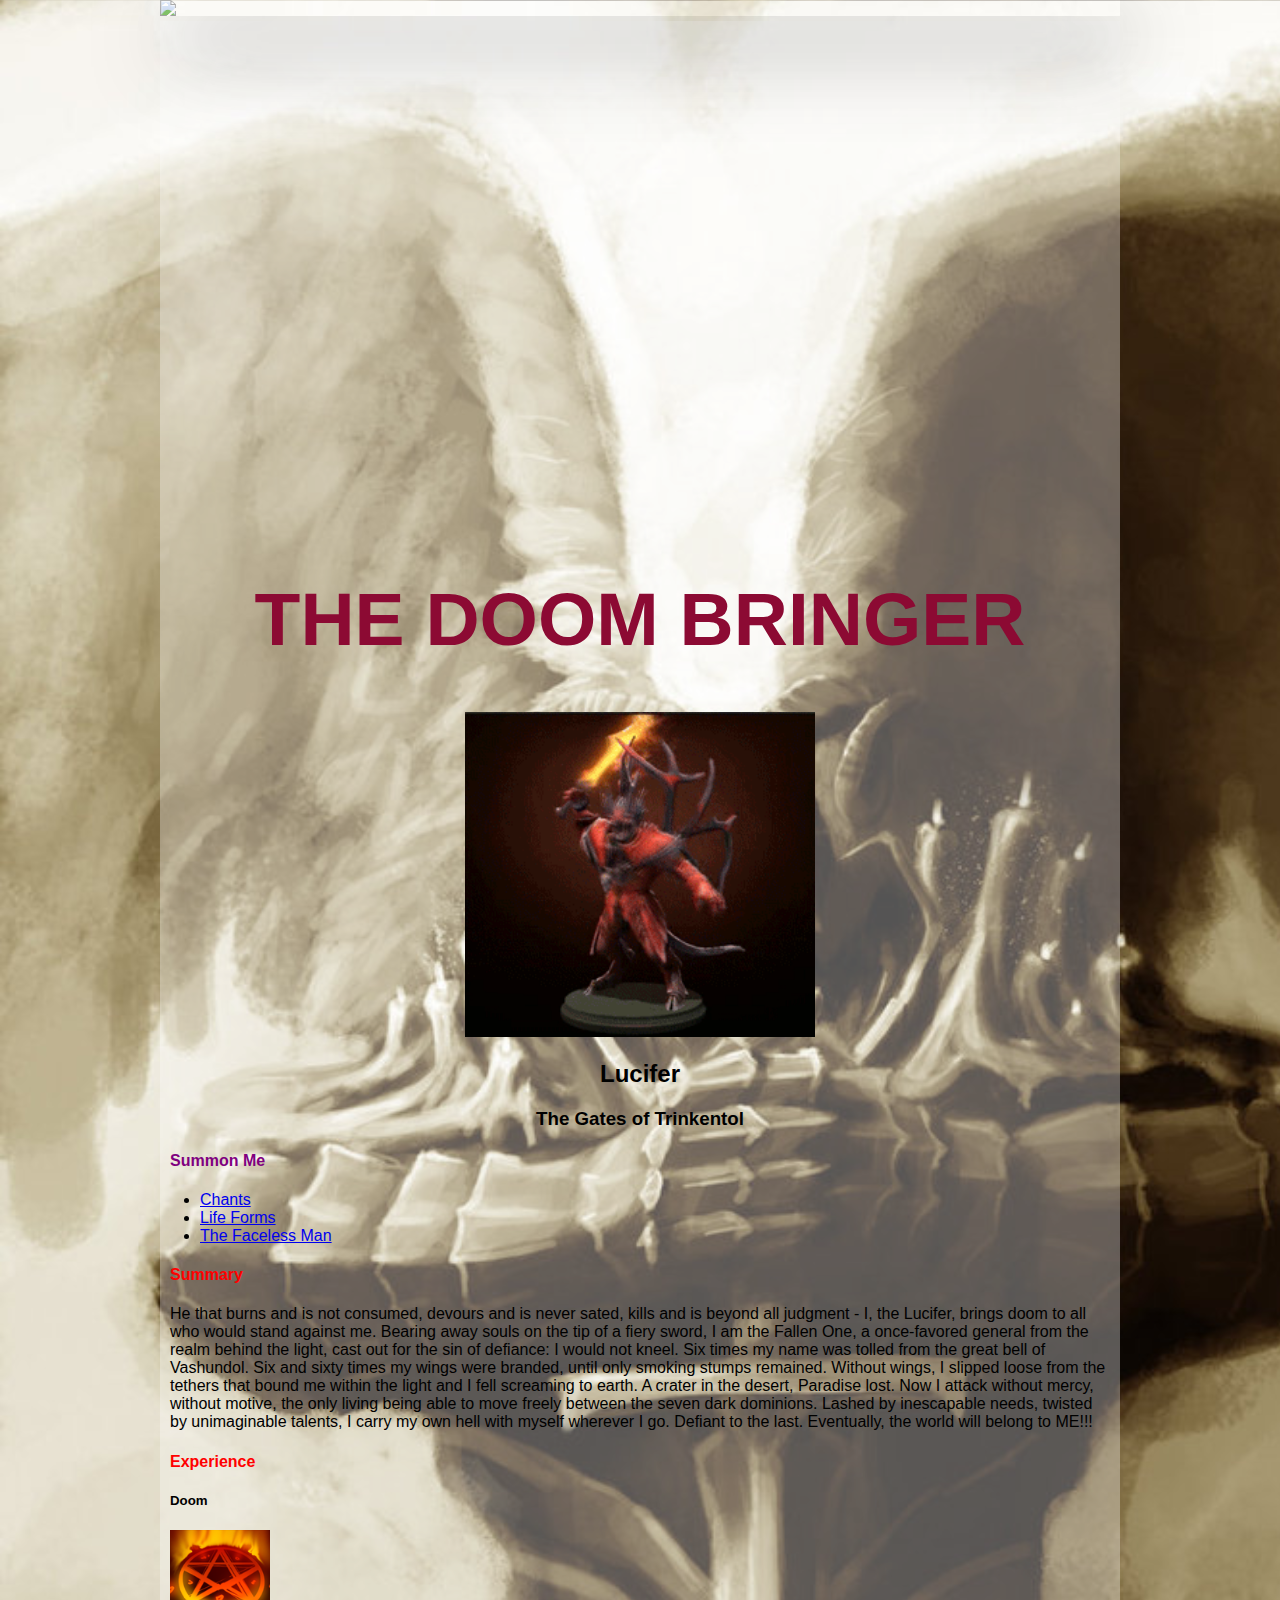
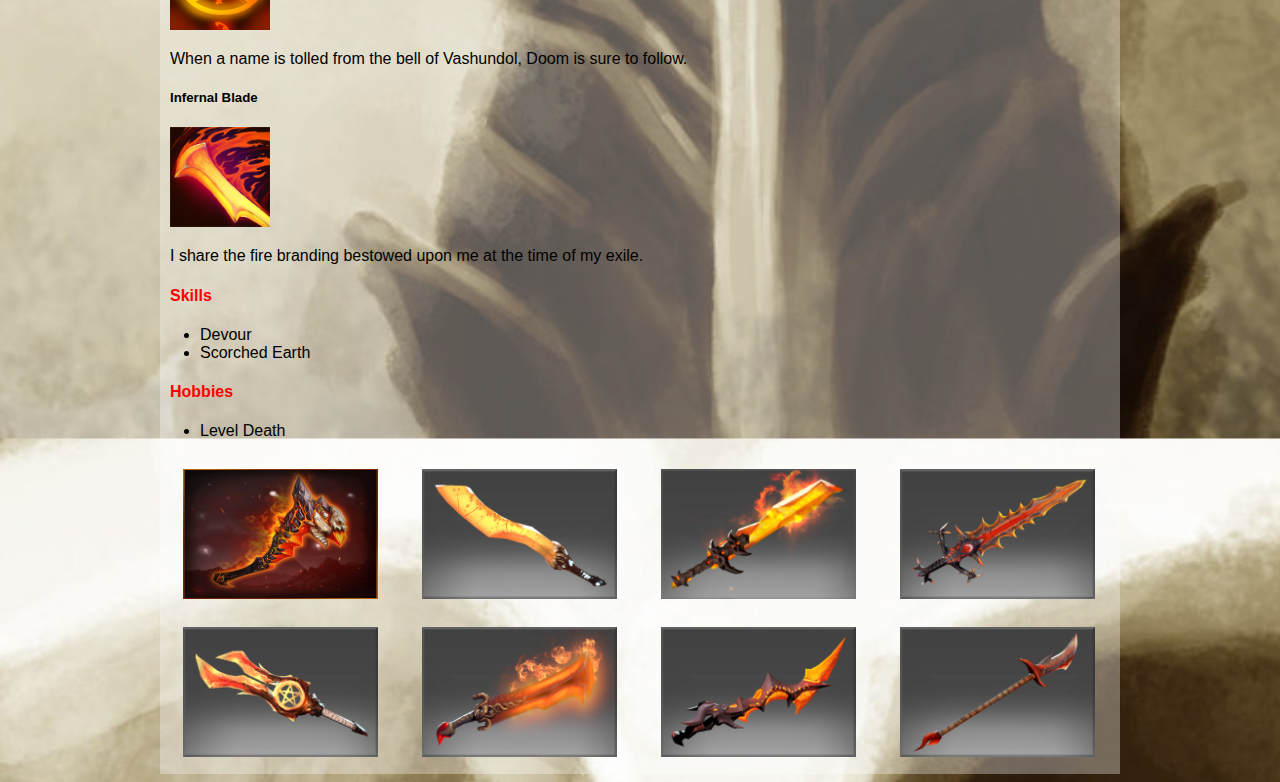
==== index.html @ f8ab58b2 "changes" ====
<!DOCTYPE html>
<html>
<head>
  <title>Lucifer, Doom Bringer</title>
  <meta charset="UTF-8">
  <link rel="stylesheet" type="text/css" href="style.css">
  <script src="http://ajax.googleapis.com/ajax/libs/jquery/2.1.4/jquery.min.js"></script>
</head>
<body>
  <div id="wrapper">
  <p1><img id="cover" src="cover.gif" style="position: absolute; top:0" width="960"></p1>
  <p1><h4> 
          <br><br><br><br><br><br><br><br><br><br><br><br><br><br>
          <br><br><br><br><br><br><br><br><br><br><br><br><br><br>
  </h4></p1>

    <h1><center>THE DOOM BRINGER</center></h1>
    <p1><center>
      <img src="dp.gif" width="350" >
    </center></p1>
    <h2><center>Lucifer</center></h2>
    <h3><center>The Gates of Trinkentol</center></h3>
    <div>
      <h4 id="connections">Summon Me</h4>
      <ul>
        <li><a href="mailto:kumar.abi@gmail.com">Chants</a></li>
        <li><a href="http://twitter.com/Abhishek231084">Life Forms</a></li>
        <li><a href="http://facebook.com/km.abhishek">The Faceless Man</a></li>
      </ul>
    </div>
    <div>
      <h4>Summary</h4>
      <p>
        He that burns and is not consumed, devours and is never sated, kills and is beyond all judgment - I, the Lucifer, brings doom to all who would stand against me. Bearing away souls on the tip of a fiery sword, I am the Fallen One, a once-favored general from the realm behind the light, cast out for the sin of defiance: I would not kneel.

        Six times my name was tolled from the great bell of Vashundol. Six and sixty times my wings were branded, until only smoking stumps remained. Without wings, I slipped loose from the tethers that bound me within the light and I fell screaming to earth. A crater in the desert, Paradise lost. Now I attack without mercy, without motive, the only living being able to move freely between the seven dark dominions. Lashed by inescapable needs, twisted by unimaginable talents, I carry my own hell with myself wherever I go. Defiant to the last. Eventually, the world will belong to ME!!!
      </p>
    </div>
    <div>
      <h4>Experience</h4>
      <div>
        <h5>Doom</h5>
        <p><img src="Doom.png" width="100"></p>
        <p>When a name is tolled from the bell of Vashundol, Doom is sure to follow.</p>
      </div>
      <div>
        <h5>Infernal Blade</h5>
        <p><img src="Infernalblade.png" width="100"></p>
        <p>I share the fire branding bestowed upon me at the time of my exile.</p>
      </div>
    </div>
    <div>
      <h4 class="unicorn">Skills</h4>
      <ul>
        <li>Devour</li>
        <li>Scorched Earth</li>
      </ul>
    </div>
    <div>
      <h4 class="unicorn">Hobbies</h4>
      <ul>
        <li>Level Death</li>
      </ul>
    </div>

<!-- The Image List -->

<table width="600" class="items">
  <tr>
    <td align="center"><img src="item1.png" width="195"></td>
    <td align="center"><img src="item2.png" width="195"></td>
    <td align="center"><img src="item3.png" width="195"></td>
    <td align="center"><img src="item4.png" width="195"></td>
  </tr>
  <tr>
    <td align="center"><img src="item5.png" width="195"></td>
    <td align="center"><img src="item6.png" width="195"></td>
    <td align="center"><img src="item7.png" width="195"></td>
    <td align="center"><img src="item8.png" width="195"></td>
  </tr>
</table>



  </div>
</body>
</html>
---- style.css ----
body {
  font-family: 'helvetica neue', arial, sans-serif;
  font-weight: 300;
  background-image: url("background2.jpg");
  background-size: 1450px;
  background-repeat: repeat;
}
#wrapper {
  width: 960px;
  background: rgba(255,255,255,0.33);
  margin: 0px auto 0px auto;
}
h1 {
	color: rgb(140,10,51);
	font-weight: 600;
	font-size: 75px;
	/* "Command+/" will help you write commands*/
}
h4{
	color: red;
	margin-left: 10px;
	margin-right: 10px;
}
h5{
	margin-left: 10px;
	margin-right: 10px;
}
p{
	margin-left: 10px;
	margin-right: 10px;	
}
#connections {
	color: purple;
}

.items img{
	margin-left: 20px;
	margin-right: 20px;
	margin-top: 10px;
	margin-bottom: 10px;
}

.item img:hover{
	visibility: visible;
}

.label{
	position: relative;
	bottom: 50px;
	left: 20px;
}

#cover 
	{
	text-align: center;
	opacity: 0.75;
	box-shadow: 12px 29px 81px 0px rgba(0,0,0,0.75);
	box-shadow: 12px 29px 81px 0px rgba(0,0,0,0.75);
	box-shadow: 12px 29px 81px 0px rgba(0,0,0,0.75);
	}


.unicorn{
	color: red;
}
img{
	opacity: 1;
}

.Box1 {
  margin-top:5px;
  margin-bottom:5px;
}

.Box1{
  color:#E59934;
}

.Box1 ul li {
  margin:17px;
  padding:5px;
  width: 175px;
  height:250px;
  float: left;  
  border: 1px solid darkgray;
  list-style:none;
      
}
.Box1 ul li:hover {
  border: 1px solid orange;
}

.Box1 ul li:hover .text {
  visibility: visible;
}
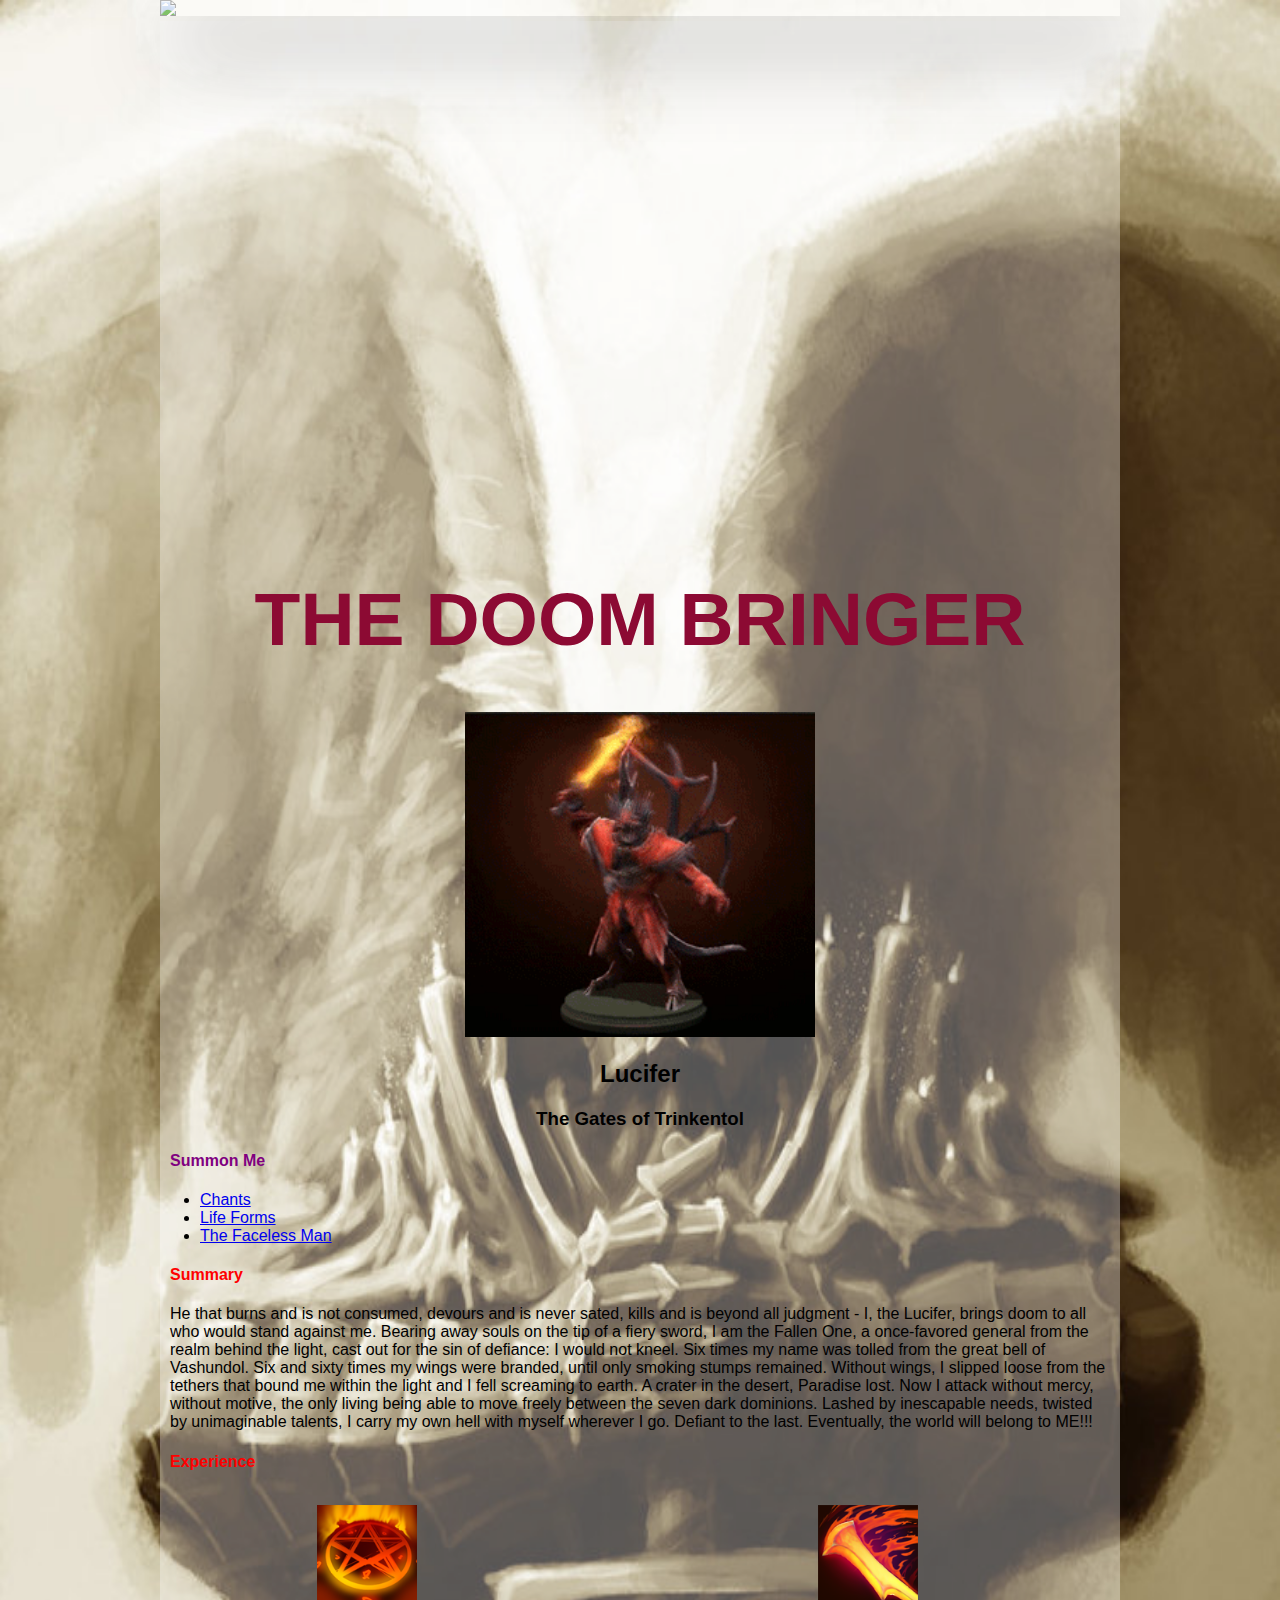
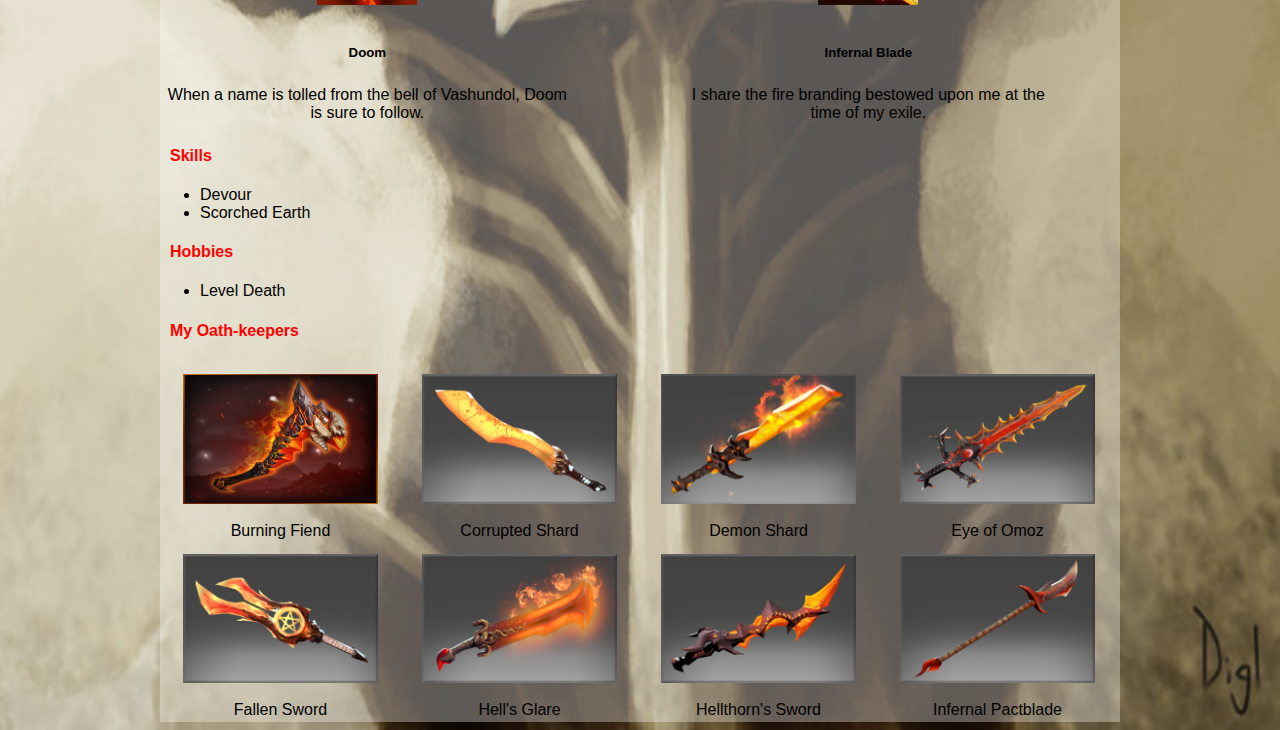
==== commit 8ffd924f: "1.1" ====
--- a/index.html
+++ b/index.html
@@ -39,15 +39,25 @@
     <div>
       <h4>Experience</h4>
       <div>
-        <h5>Doom</h5>
-        <p><img src="Doom.png" width="100"></p>
-        <p>When a name is tolled from the bell of Vashundol, Doom is sure to follow.</p>
-      </div>
-      <div>
-        <h5>Infernal Blade</h5>
-        <p><img src="Infernalblade.png" width="100"></p>
-        <p>I share the fire branding bestowed upon me at the time of my exile.</p>
-      </div>
+
+<table width="900" class="items">
+  <tr>
+    <td align="center"><img src="Doom.png" width="100"></td>
+    <td align="center" width="100">&nbsp;</td>
+    <td align="center"><img src="Infernalblade.png" width="100"></td>
+  </tr>
+  <tr id="topic">
+   <td align="center"><h5>Doom</h5></td>
+   <td align="center" width="100">&nbsp;</td>
+   <td align="center"><h5>Infernal Blade</h5></td>
+  </tr>
+  <tr>
+   <td align="center">When a name is tolled from the bell of Vashundol, Doom is sure to follow.</td>
+   <td align="center" width="100">&nbsp;</td>
+   <td align="center">I share the fire branding bestowed upon me at the time of my exile.</td>
+  </tr>
+  </table>
+
     </div>
     <div>
       <h4 class="unicorn">Skills</h4>
@@ -64,7 +74,7 @@
     </div>
 
 <!-- The Image List -->
-
+<h4 class="unicorn">My Oath-keepers</h4>
 <table width="600" class="items">
   <tr>
     <td align="center"><img src="item1.png" width="195"></td>
@@ -73,10 +83,22 @@
     <td align="center"><img src="item4.png" width="195"></td>
   </tr>
   <tr>
+   <td align="center">Burning Fiend</td>
+   <td align="center">Corrupted Shard</td>
+   <td align="center">Demon Shard</td>
+   <td align="center">Eye of Omoz</td>
+  </tr>
+  <tr>
     <td align="center"><img src="item5.png" width="195"></td>
     <td align="center"><img src="item6.png" width="195"></td>
     <td align="center"><img src="item7.png" width="195"></td>
     <td align="center"><img src="item8.png" width="195"></td>
+  </tr>
+  <tr>
+   <td align="center">Fallen Sword</td>
+   <td align="center">Hell's Glare</td>
+   <td align="center">Hellthorn's Sword</td>
+   <td align="center">Infernal Pactblade</td>
   </tr>
 </table>
 
--- a/style.css
+++ b/style.css
@@ -2,7 +2,7 @@
   font-family: 'helvetica neue', arial, sans-serif;
   font-weight: 300;
   background-image: url("background2.jpg");
-  background-size: 1450px;
+  background-size: 100% 100%;
   background-repeat: repeat;
 }
 #wrapper {
@@ -31,6 +31,10 @@
 }
 #connections {
 	color: purple;
+}
+
+#topic{
+	font-style: bold;
 }
 
 .items img{
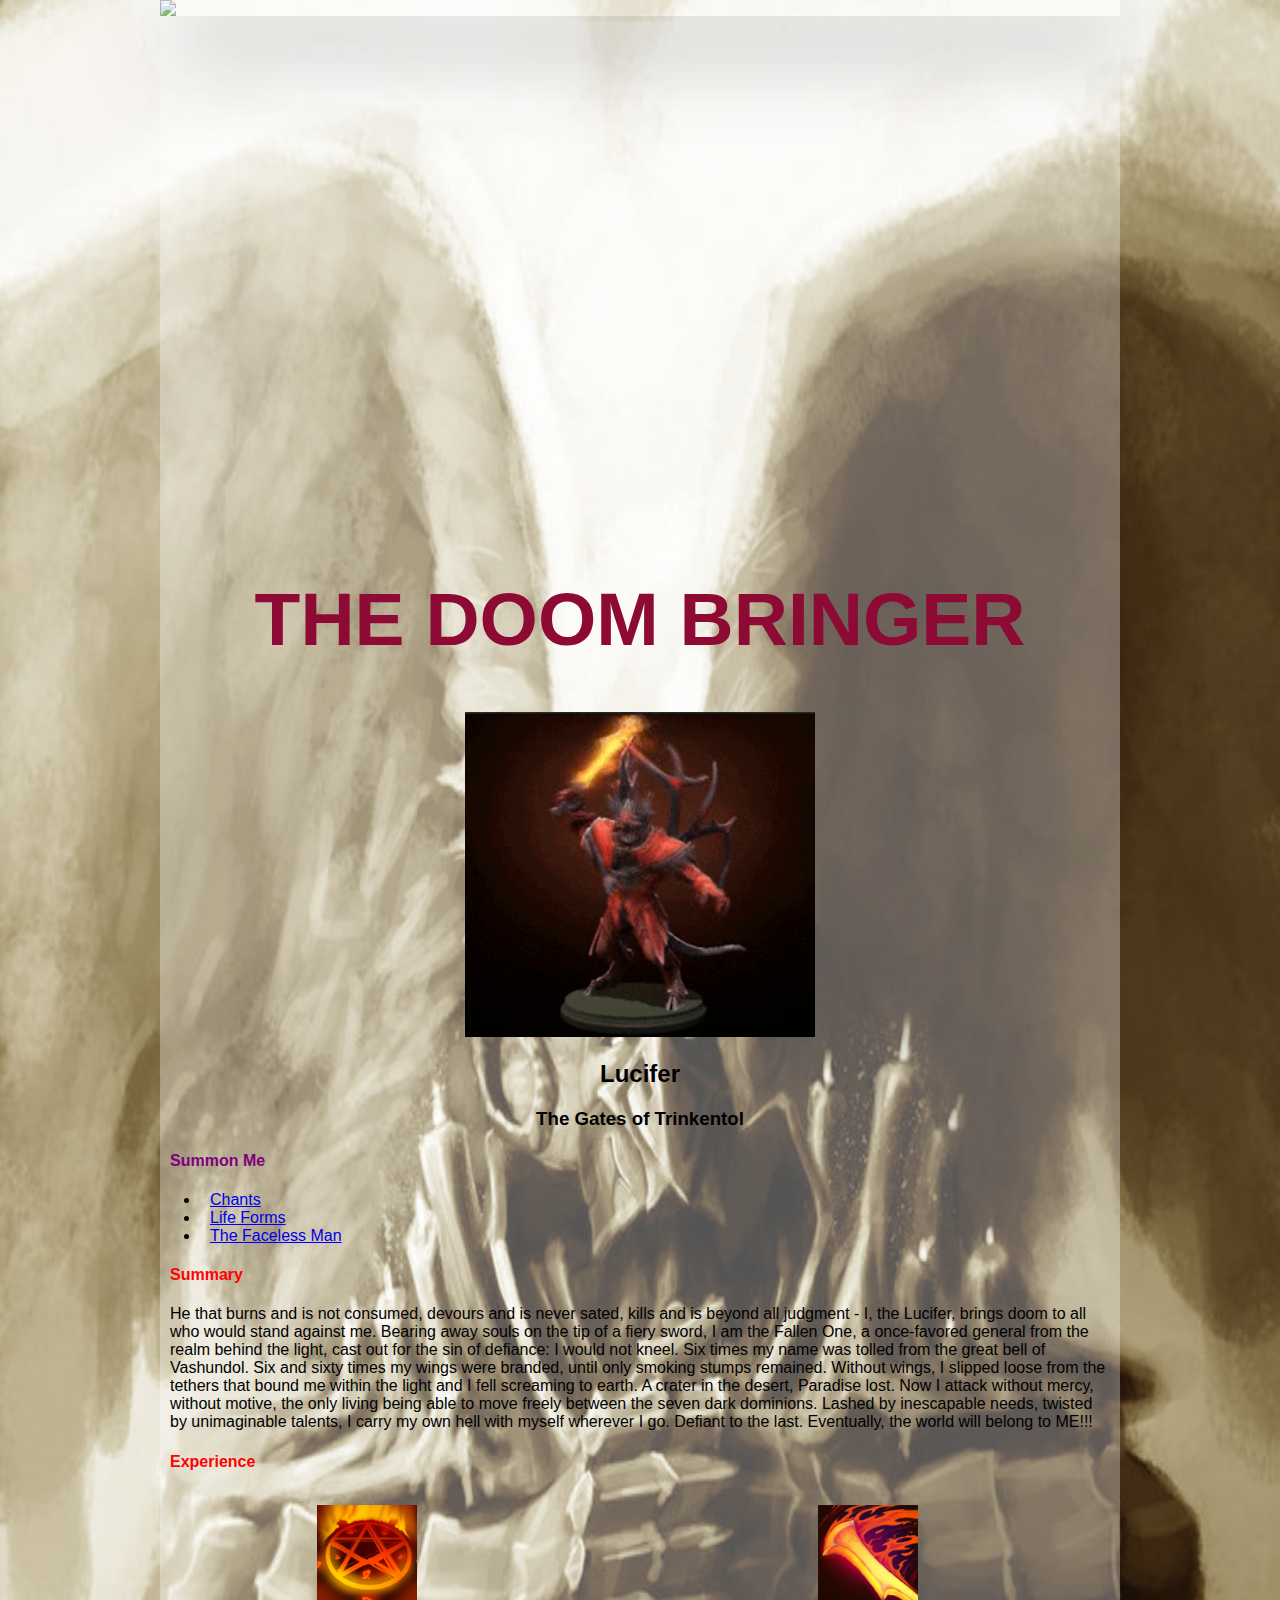
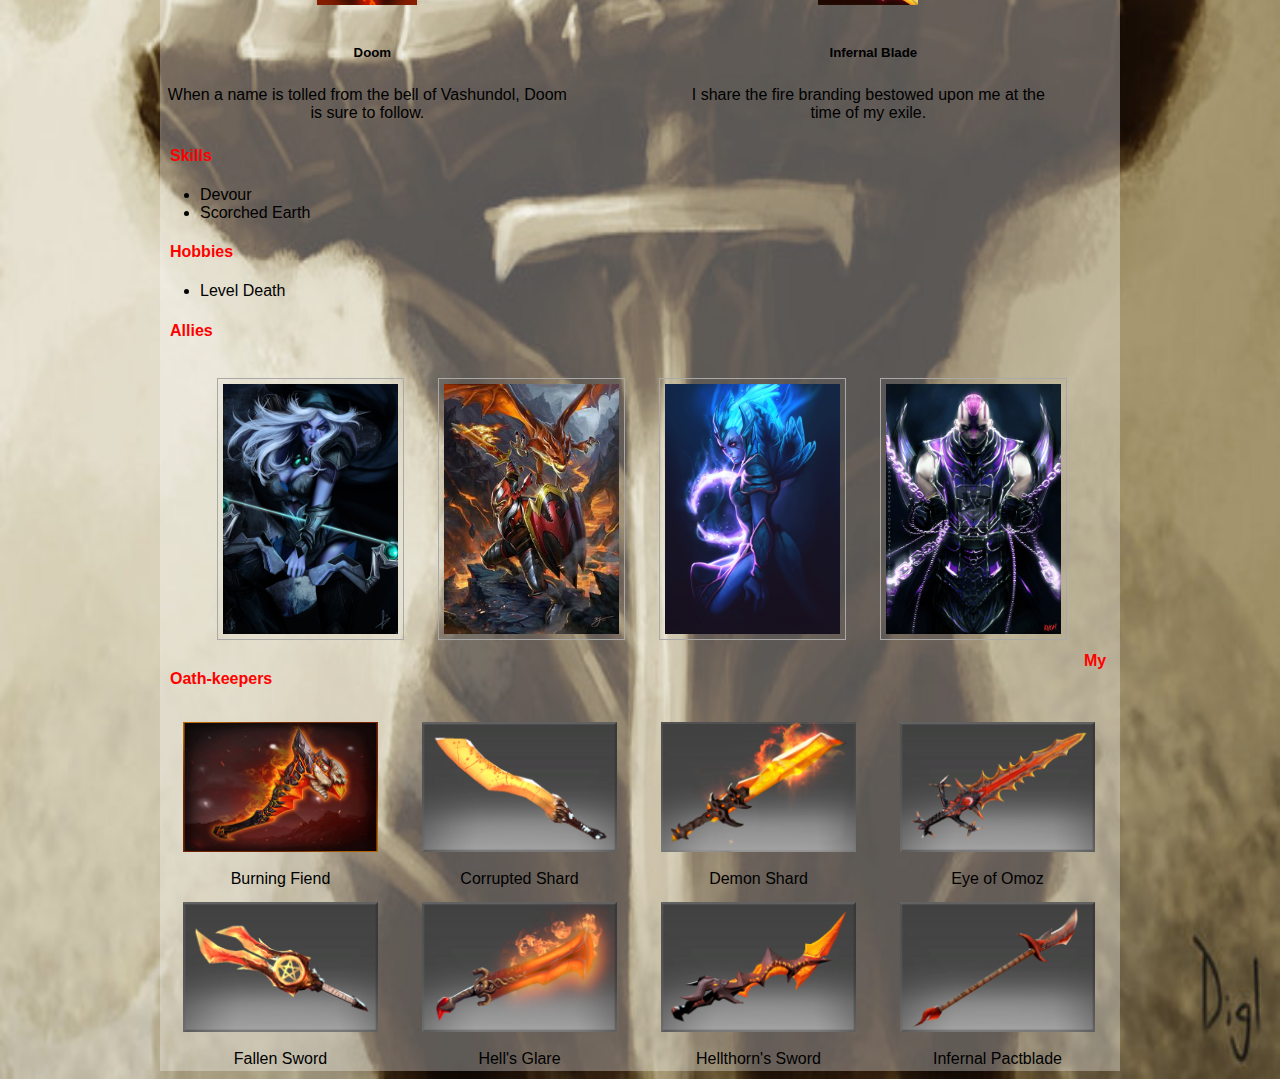
==== commit 035374d3: "update" ====
--- a/index.html
+++ b/index.html
@@ -73,6 +73,21 @@
       </ul>
     </div>
 
+
+<div class="Box1">
+<h4 class="unicorn">Allies</h4>
+  <ul>
+    <li> <img src="dr.jpg" height="250" width="175"><a class="text">Drow Ranger</a></li>
+    <li> <img src="dk.jpg" height="250" width="175"><a class="text">Dragon Knight</a></li>
+    <li> <img src="vs.jpg" height="250" width="175"><a class="text">Vengful Spirit</a></li>
+    <li> <img src="am.jpg" height="250" width="175"><a class="text">Anti Mage</a></li>
+  </ul>
+</div>
+
+<p1><h4><br><br><br><br><br><br><br><br><br><br><br><br><br><br><br></h4></p1>
+
+
+
 <!-- The Image List -->
 <h4 class="unicorn">My Oath-keepers</h4>
 <table width="600" class="items">
@@ -102,8 +117,6 @@
   </tr>
 </table>
 
-
-
-  </div>
+</div>
 </body>
 </html>
--- a/style.css
+++ b/style.css
@@ -71,6 +71,30 @@
 	opacity: 1;
 }
 
+.text {
+    position: relative;
+    bottom: 50px;
+    left: 0px;
+    background: rgba(255,255,255,0.8);
+    text-indent: 2px;
+    color: black;
+    font-style: italic;
+    font-weight: bold;
+    visibility: hidden;
+}
+h5, a {
+    margin-left: 10px;
+    margin-right: 0px;
+}
+user agent stylesheetp {
+    display: block;
+    -webkit-margin-before: 1em;
+    -webkit-margin-after: 1em;
+    -webkit-margin-start: 0px;
+    -webkit-margin-end: 0px;
+}
+
+
 .Box1 {
   margin-top:5px;
   margin-bottom:5px;
@@ -90,8 +114,10 @@
   list-style:none;
       
 }
+
 .Box1 ul li:hover {
-  border: 1px solid orange;
+  border: 1px solid red;
+  text-align: center;
 }
 
 .Box1 ul li:hover .text {
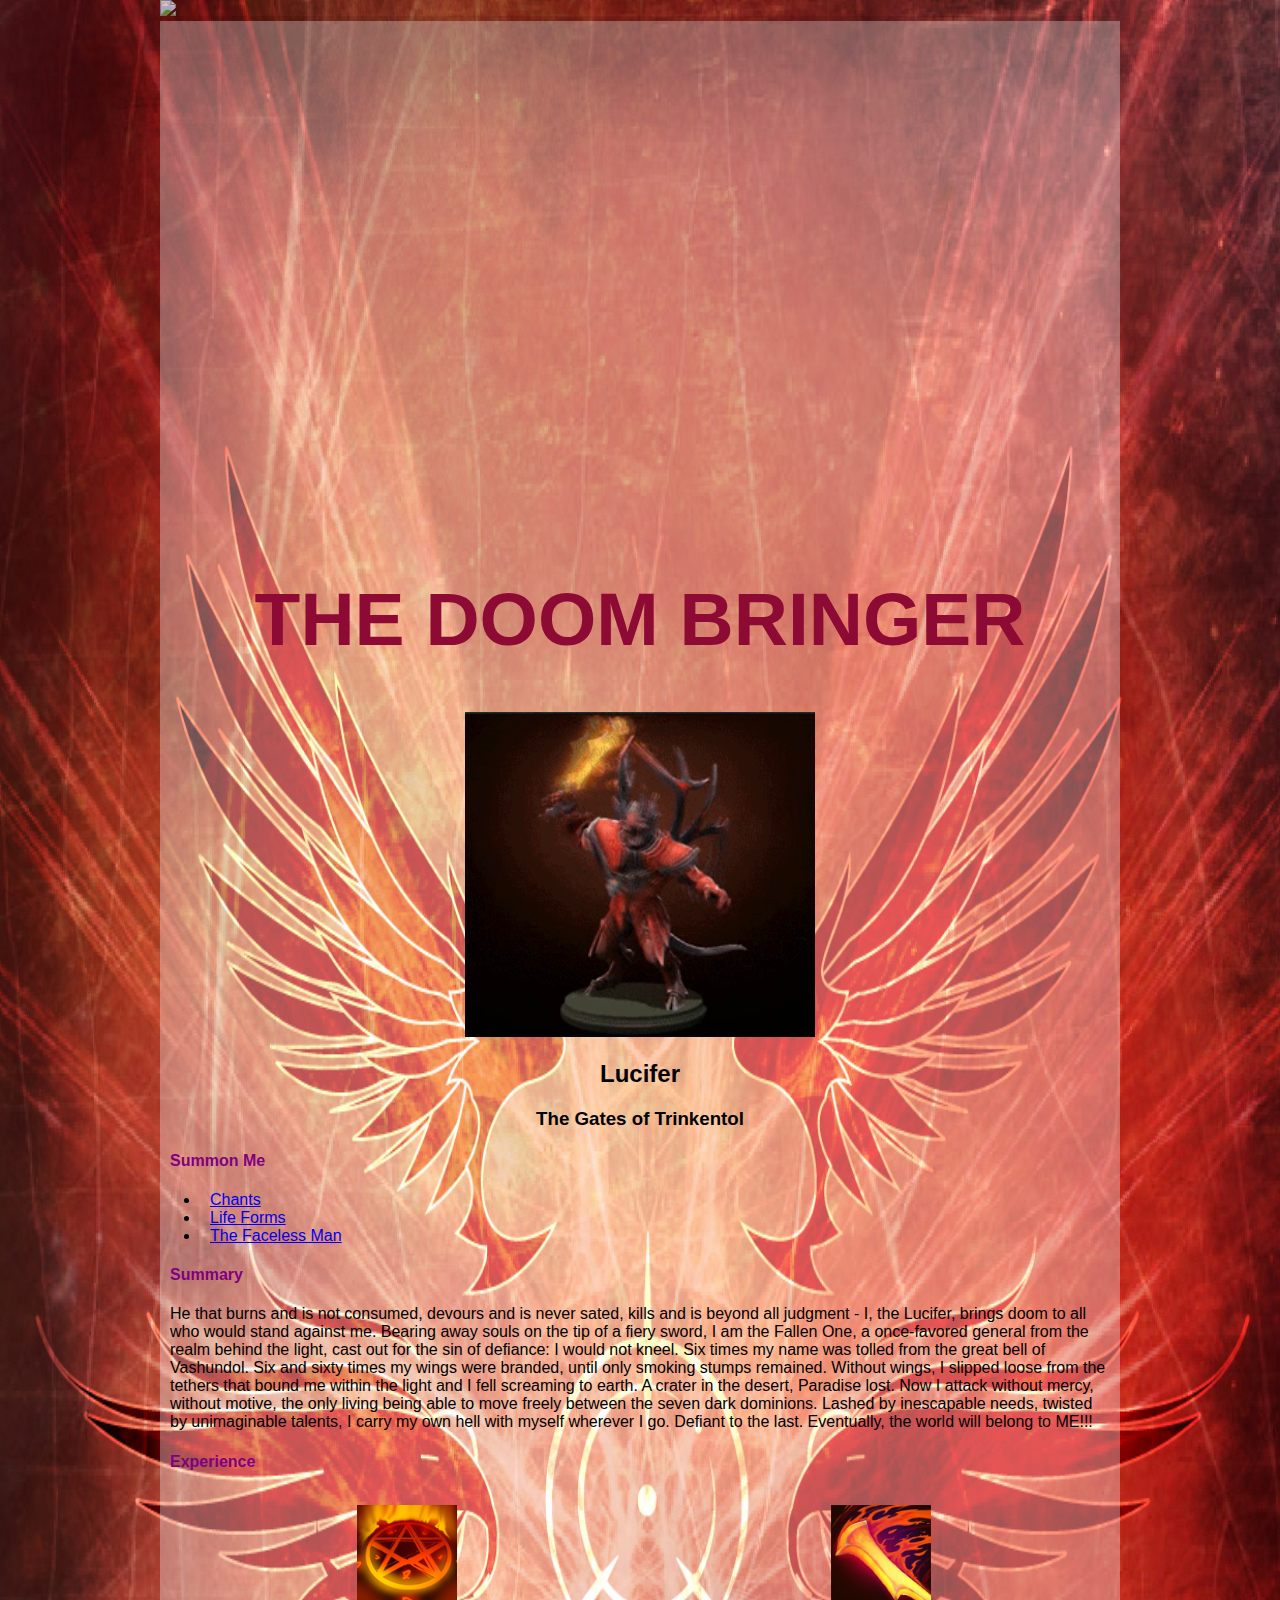
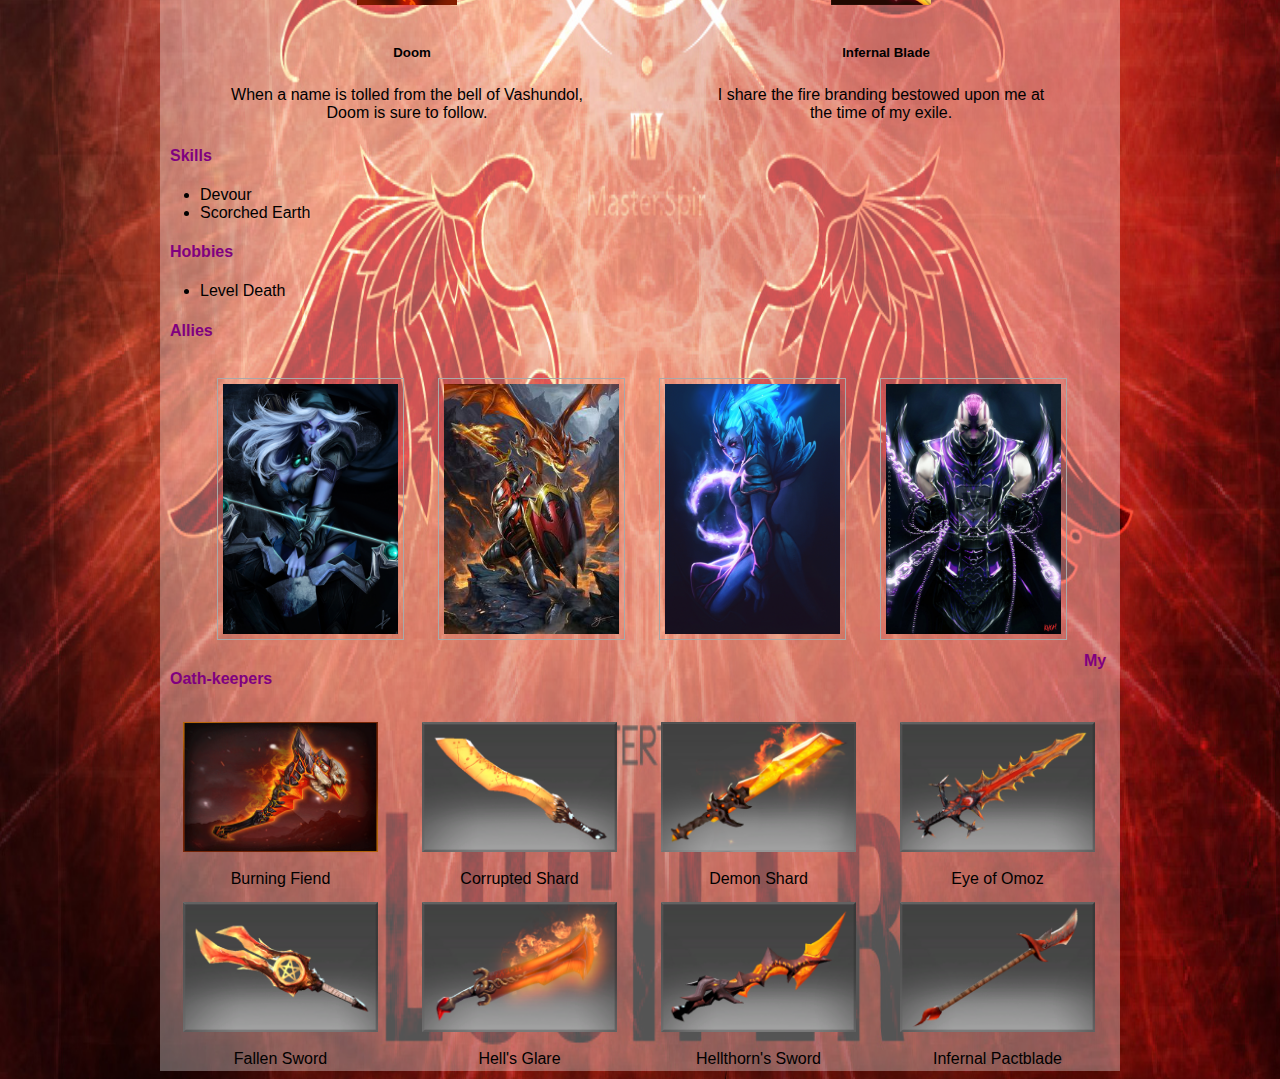
==== commit 045855ef: "update" ====
--- a/index.html
+++ b/index.html
@@ -29,7 +29,7 @@
       </ul>
     </div>
     <div>
-      <h4>Summary</h4>
+      <h4 class="unicorn">Summary</h4>
       <p>
         He that burns and is not consumed, devours and is never sated, kills and is beyond all judgment - I, the Lucifer, brings doom to all who would stand against me. Bearing away souls on the tip of a fiery sword, I am the Fallen One, a once-favored general from the realm behind the light, cast out for the sin of defiance: I would not kneel.
 
@@ -42,16 +42,19 @@
 
 <table width="900" class="items">
   <tr>
+    <td align="center" width="50">&nbsp;</td>
     <td align="center"><img src="Doom.png" width="100"></td>
     <td align="center" width="100">&nbsp;</td>
     <td align="center"><img src="Infernalblade.png" width="100"></td>
   </tr>
   <tr id="topic">
+    <td align="center" width="50">&nbsp;</td>
    <td align="center"><h5>Doom</h5></td>
    <td align="center" width="100">&nbsp;</td>
    <td align="center"><h5>Infernal Blade</h5></td>
   </tr>
   <tr>
+    <td align="center" width="50">&nbsp;</td>
    <td align="center">When a name is tolled from the bell of Vashundol, Doom is sure to follow.</td>
    <td align="center" width="100">&nbsp;</td>
    <td align="center">I share the fire branding bestowed upon me at the time of my exile.</td>
@@ -60,14 +63,14 @@
 
     </div>
     <div>
-      <h4 class="unicorn">Skills</h4>
+      <h4>Skills</h4>
       <ul>
         <li>Devour</li>
         <li>Scorched Earth</li>
       </ul>
     </div>
     <div>
-      <h4 class="unicorn">Hobbies</h4>
+      <h4>Hobbies</h4>
       <ul>
         <li>Level Death</li>
       </ul>
@@ -75,7 +78,7 @@
 
 
 <div class="Box1">
-<h4 class="unicorn">Allies</h4>
+<h4>Allies</h4>
   <ul>
     <li> <img src="dr.jpg" height="250" width="175"><a class="text">Drow Ranger</a></li>
     <li> <img src="dk.jpg" height="250" width="175"><a class="text">Dragon Knight</a></li>
@@ -89,7 +92,7 @@
 
 
 <!-- The Image List -->
-<h4 class="unicorn">My Oath-keepers</h4>
+<h4>My Oath-keepers</h4>
 <table width="600" class="items">
   <tr>
     <td align="center"><img src="item1.png" width="195"></td>
--- a/style.css
+++ b/style.css
@@ -1,7 +1,7 @@
 body {
   font-family: 'helvetica neue', arial, sans-serif;
   font-weight: 300;
-  background-image: url("background2.jpg");
+  background-image: url("background7.jpg");
   background-size: 100% 100%;
   background-repeat: repeat;
 }
@@ -17,7 +17,7 @@
 	/* "Command+/" will help you write commands*/
 }
 h4{
-	color: red;
+	color: purple;
 	margin-left: 10px;
 	margin-right: 10px;
 }
@@ -65,7 +65,7 @@
 
 
 .unicorn{
-	color: red;
+	color: purple;
 }
 img{
 	opacity: 1;
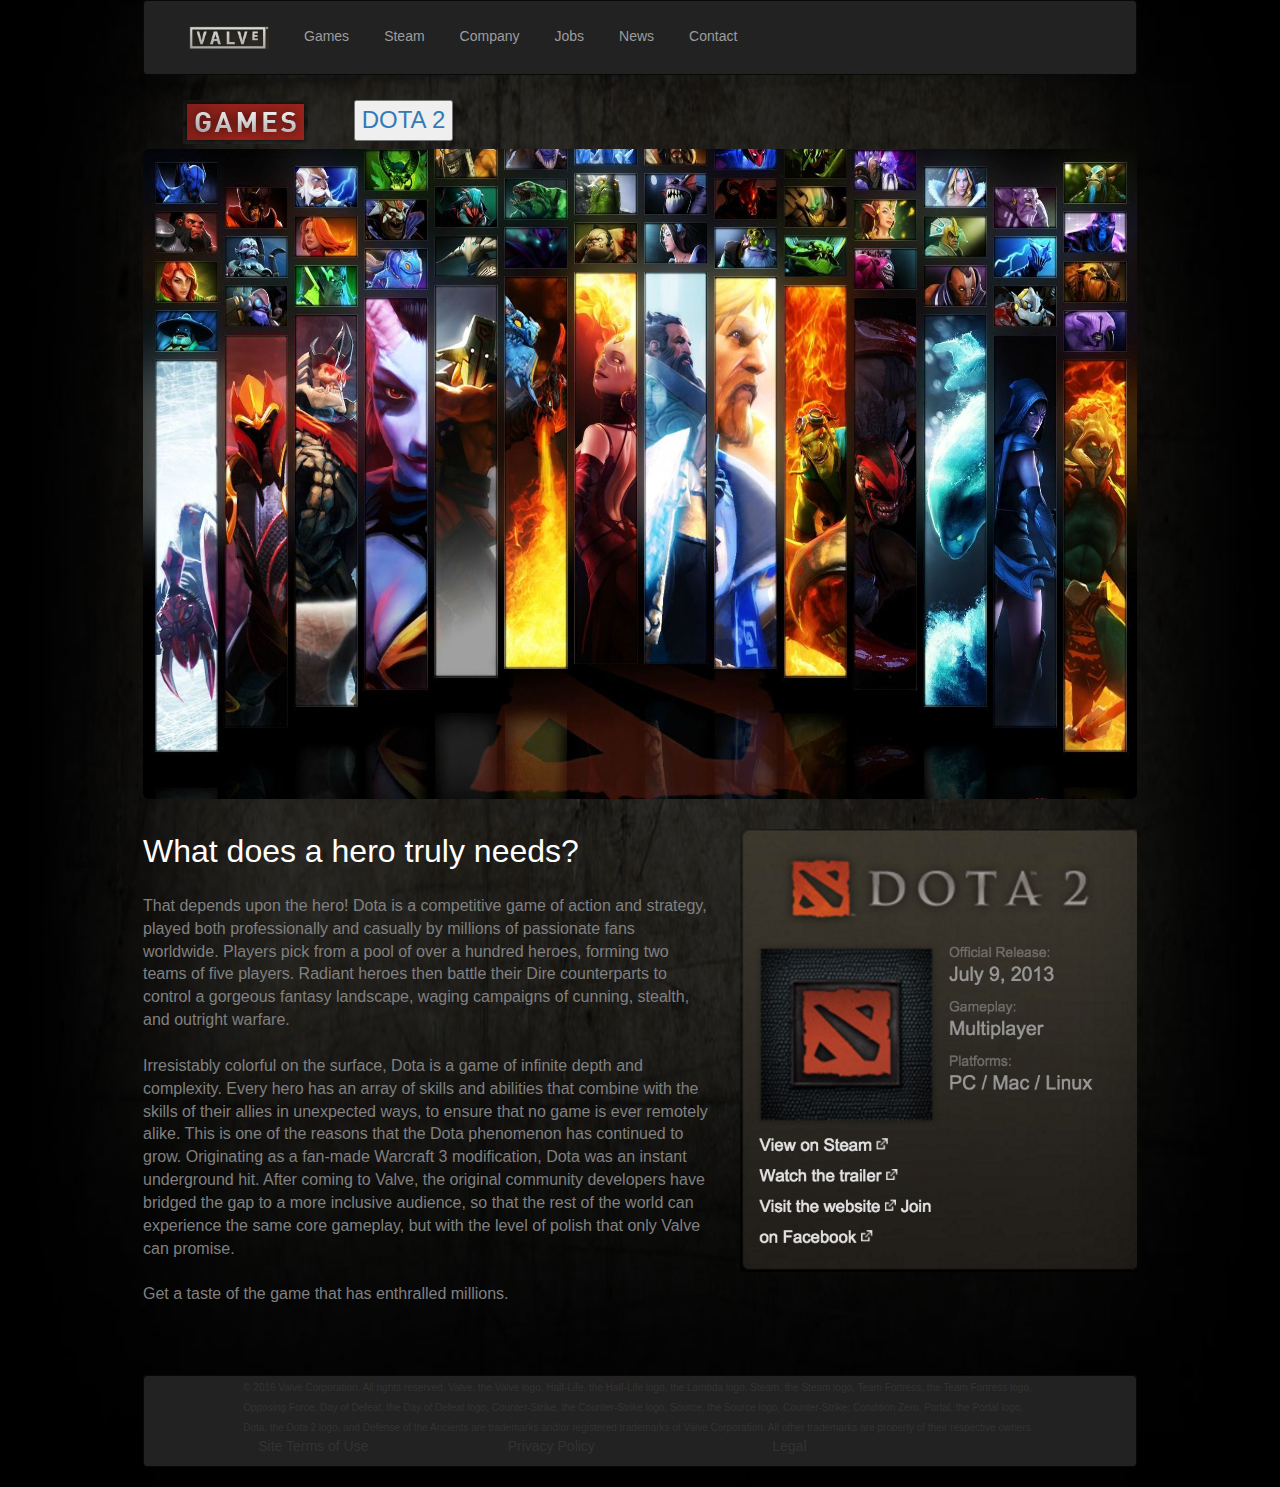
==== commit 6821211c: "Homework 2" ====
--- a/index.html
+++ b/index.html
@@ -1,125 +1,117 @@
 <!DOCTYPE html>
 <html>
 <head>
-  <title>Lucifer, Doom Bringer</title>
+  <title>Bootstrap Me</title>
   <meta charset="UTF-8">
-  <link rel="stylesheet" type="text/css" href="style.css">
-  <script src="http://ajax.googleapis.com/ajax/libs/jquery/2.1.4/jquery.min.js"></script>
+  <link rel="stylesheet" href="http://maxcdn.bootstrapcdn.com/bootstrap/3.3.5/css/bootstrap.min.css">
+  <link rel="stylesheet" href="style.css">
+  <script src="http://ajax.googleapis.com/ajax/libs/jquery/1.11.3/jquery.min.js"></script>
+  <script src="http://maxcdn.bootstrapcdn.com/bootstrap/3.3.5/js/bootstrap.min.js"></script>
+  <link href='https://fonts.googleapis.com/css?family=Slabo+27px' rel='stylesheet' type='text/css'>
+  <link rel="stylesheet" href="https://maxcdn.bootstrapcdn.com/font-awesome/4.5.0/css/font-awesome.min.css">
 </head>
+
 <body>
-  <div id="wrapper">
-  <p1><img id="cover" src="cover.gif" style="position: absolute; top:0" width="960"></p1>
-  <p1><h4> 
-          <br><br><br><br><br><br><br><br><br><br><br><br><br><br>
-          <br><br><br><br><br><br><br><br><br><br><br><br><br><br>
-  </h4></p1>
 
-    <h1><center>THE DOOM BRINGER</center></h1>
-    <p1><center>
-      <img src="dp.gif" width="350" >
-    </center></p1>
-    <h2><center>Lucifer</center></h2>
-    <h3><center>The Gates of Trinkentol</center></h3>
-    <div>
-      <h4 id="connections">Summon Me</h4>
-      <ul>
-        <li><a href="mailto:kumar.abi@gmail.com">Chants</a></li>
-        <li><a href="http://twitter.com/Abhishek231084">Life Forms</a></li>
-        <li><a href="http://facebook.com/km.abhishek">The Faceless Man</a></li>
-      </ul>
+  <div class="container">
+    <nav class="navbar navbar-inverse">
+  <!-- Navbar content -->
+
+
+      <div class="container-fluid">
+        <!-- Brand and toggle get grouped for better mobile display -->
+
+        <!-- Collect the nav links, forms, and other content for toggling -->
+        <div class="collapse navbar-collapse" id="bs-example-navbar-collapse-1">
+          <div class="element">
+            <ul class="nav navbar-nav">
+              <li><a href="#"><img src="Valve.png" width="80"></a></li>
+              <li><a href="#">Games</a></li>
+              <li><a href="#">Steam</a></li>
+              <li><a href="#">Company</a></li>
+              <li><a href="#">Jobs</a></li>
+              <li><a href="#">News</a></li>
+              <li><a href="#">Contact</a></li>
+            </ul>
+          </div>
+          
+        </div><!-- /.navbar-collapse -->
+      </div><!-- /.container-fluid -->
+    </nav>
+
+
+<div>
+  <div class="row">
+    <div style="left: 40px;" class="col-sm-2">
+      <a href="#"><img src="title_games.png" height="44" border="0"></a>
     </div>
-    <div>
-      <h4 class="unicorn">Summary</h4>
-      <p>
-        He that burns and is not consumed, devours and is never sated, kills and is beyond all judgment - I, the Lucifer, brings doom to all who would stand against me. Bearing away souls on the tip of a fiery sword, I am the Fallen One, a once-favored general from the realm behind the light, cast out for the sin of defiance: I would not kneel.
+    <div style="left: 40px;" class="col-sm-10"><font size="5">
+      <a><button>DOTA 2</button></a></font>
+    </div>
+  </div>
+</div>
 
-        Six times my name was tolled from the great bell of Vashundol. Six and sixty times my wings were branded, until only smoking stumps remained. Without wings, I slipped loose from the tethers that bound me within the light and I fell screaming to earth. A crater in the desert, Paradise lost. Now I attack without mercy, without motive, the only living being able to move freely between the seven dark dominions. Lashed by inescapable needs, twisted by unimaginable talents, I carry my own hell with myself wherever I go. Defiant to the last. Eventually, the world will belong to ME!!!
-      </p>
+
+    <div class="jumbotron" border="0" padding="0">
+        <!-- <p><a class="btn btn-primary btn-lg" href="#" role="button">Learn more</a></p> -->
     </div>
-    <div>
-      <h4>Experience</h4>
-      <div>
+   
+<div class="row">
 
-<table width="900" class="items">
-  <tr>
-    <td align="center" width="50">&nbsp;</td>
-    <td align="center"><img src="Doom.png" width="100"></td>
-    <td align="center" width="100">&nbsp;</td>
-    <td align="center"><img src="Infernalblade.png" width="100"></td>
-  </tr>
-  <tr id="topic">
-    <td align="center" width="50">&nbsp;</td>
-   <td align="center"><h5>Doom</h5></td>
-   <td align="center" width="100">&nbsp;</td>
-   <td align="center"><h5>Infernal Blade</h5></td>
-  </tr>
-  <tr>
-    <td align="center" width="50">&nbsp;</td>
-   <td align="center">When a name is tolled from the bell of Vashundol, Doom is sure to follow.</td>
-   <td align="center" width="100">&nbsp;</td>
-   <td align="center">I share the fire branding bestowed upon me at the time of my exile.</td>
-  </tr>
-  </table>
+    <div class="col-sm-7"><font color="white">
+    <font size="6">What does a hero truly needs?</font></font><br><br>
 
+    <font size="3"><font color="grey">
+    That depends upon the hero! Dota is a competitive game of action and strategy, played both professionally and casually by millions of passionate fans worldwide. Players pick from a pool of over a hundred heroes, forming two teams of five players. Radiant heroes then battle their Dire counterparts to control a gorgeous fantasy landscape, waging campaigns of cunning, stealth, and outright warfare.<br><br>
+
+    Irresistably colorful on the surface, Dota is a game of infinite depth and complexity. Every hero has an array of skills and abilities that combine with the skills of their allies in unexpected ways, to ensure that no game is ever remotely alike. This is one of the reasons that the Dota phenomenon has continued to grow. Originating as a fan-made Warcraft 3 modification, Dota was an instant underground hit. After coming to Valve, the original community developers have bridged the gap to a more inclusive audience, so that the rest of the world can experience the same core gameplay, but with the level of polish that only Valve can promise.<br><br>
+
+    Get a taste of the game that has enthralled millions.<br><br><br><br>
+
+    </font></font></div>
+
+    <div class="col-sm-5">
+      <img src="sidebar.png" width="100%">
     </div>
-    <div>
-      <h4>Skills</h4>
-      <ul>
-        <li>Devour</li>
-        <li>Scorched Earth</li>
-      </ul>
-    </div>
-    <div>
-      <h4>Hobbies</h4>
-      <ul>
-        <li>Level Death</li>
-      </ul>
+
+  </div>
+
+
+
+
+    <div class="row">
+      <!-- Put something here -->
     </div>
 
 
-<div class="Box1">
-<h4>Allies</h4>
-  <ul>
-    <li> <img src="dr.jpg" height="250" width="175"><a class="text">Drow Ranger</a></li>
-    <li> <img src="dk.jpg" height="250" width="175"><a class="text">Dragon Knight</a></li>
-    <li> <img src="vs.jpg" height="250" width="175"><a class="text">Vengful Spirit</a></li>
-    <li> <img src="am.jpg" height="250" width="175"><a class="text">Anti Mage</a></li>
-  </ul>
-</div>
+<nav class="navbar navbar-inverse navbar-bottom" style="padding:0 0 0 0">
+        <div class="container">
+            
+            <div class="row"> <font size="1">
+            © 2016 Valve Corporation. All rights reserved. Valve, the Valve logo, Half-Life, the Half-Life logo, the Lambda logo, Steam, the Steam logo, Team Fortress, the Team Fortress logo, Opposing Force, Day of Defeat, the Day of Defeat logo, Counter-Strike, the Counter-Strike logo, Source, the Source logo, Counter-Strike: Condition Zero, Portal, the Portal logo, Dota, the Dota 2 logo, and Defense of the Ancients are trademarks and/or registered trademarks of Valve Corporation. All other trademarks are property of their respective owners.</font>
+            </div>
 
-<p1><h4><br><br><br><br><br><br><br><br><br><br><br><br><br><br><br></h4></p1>
+            <div class="row">
+                <div class="col-sm-4">
+                    <p id='footer-header'> Site Terms of Use </p>
+                </div>    
+                <div class="col-sm-4" style="padding: 0 0 0 0px">
+                        <p>Privacy Policy</p>
+                </div>    
+                <div class="col-sm-4" style="padding: 0 0 0 0px">    
+                        <p>Legal</p>
+                </div>
+
+            </div>
+                
+            </div>
 
 
+        </div>
+    </nav>
 
-<!-- The Image List -->
-<h4>My Oath-keepers</h4>
-<table width="600" class="items">
-  <tr>
-    <td align="center"><img src="item1.png" width="195"></td>
-    <td align="center"><img src="item2.png" width="195"></td>
-    <td align="center"><img src="item3.png" width="195"></td>
-    <td align="center"><img src="item4.png" width="195"></td>
-  </tr>
-  <tr>
-   <td align="center">Burning Fiend</td>
-   <td align="center">Corrupted Shard</td>
-   <td align="center">Demon Shard</td>
-   <td align="center">Eye of Omoz</td>
-  </tr>
-  <tr>
-    <td align="center"><img src="item5.png" width="195"></td>
-    <td align="center"><img src="item6.png" width="195"></td>
-    <td align="center"><img src="item7.png" width="195"></td>
-    <td align="center"><img src="item8.png" width="195"></td>
-  </tr>
-  <tr>
-   <td align="center">Fallen Sword</td>
-   <td align="center">Hell's Glare</td>
-   <td align="center">Hellthorn's Sword</td>
-   <td align="center">Infernal Pactblade</td>
-  </tr>
-</table>
 
-</div>
+  </div>
 </body>
+
 </html>
--- a/style.css
+++ b/style.css
@@ -1,125 +1,74 @@
-body {
-  font-family: 'helvetica neue', arial, sans-serif;
-  font-weight: 300;
-  background-image: url("background7.jpg");
-  background-size: 100% 100%;
-  background-repeat: repeat;
-}
-#wrapper {
-  width: 960px;
-  background: rgba(255,255,255,0.33);
-  margin: 0px auto 0px auto;
-}
-h1 {
-	color: rgb(140,10,51);
-	font-weight: 600;
-	font-size: 75px;
-	/* "Command+/" will help you write commands*/
-}
-h4{
-	color: purple;
-	margin-left: 10px;
-	margin-right: 10px;
-}
-h5{
-	margin-left: 10px;
-	margin-right: 10px;
-}
-p{
-	margin-left: 10px;
-	margin-right: 10px;	
-}
-#connections {
-	color: purple;
-}
-
-#topic{
-	font-style: bold;
-}
-
-.items img{
-	margin-left: 20px;
-	margin-right: 20px;
-	margin-top: 10px;
-	margin-bottom: 10px;
-}
-
-.item img:hover{
-	visibility: visible;
-}
-
-.label{
-	position: relative;
-	bottom: 50px;
-	left: 20px;
-}
-
-#cover 
-	{
-	text-align: center;
-	opacity: 0.75;
-	box-shadow: 12px 29px 81px 0px rgba(0,0,0,0.75);
-	box-shadow: 12px 29px 81px 0px rgba(0,0,0,0.75);
-	box-shadow: 12px 29px 81px 0px rgba(0,0,0,0.75);
-	}
-
-
-.unicorn{
-	color: purple;
-}
-img{
-	opacity: 1;
-}
-
-.text {
-    position: relative;
-    bottom: 50px;
-    left: 0px;
-    background: rgba(255,255,255,0.8);
-    text-indent: 2px;
-    color: black;
-    font-style: italic;
-    font-weight: bold;
-    visibility: hidden;
-}
-h5, a {
-    margin-left: 10px;
-    margin-right: 0px;
-}
-user agent stylesheetp {
-    display: block;
-    -webkit-margin-before: 1em;
-    -webkit-margin-after: 1em;
-    -webkit-margin-start: 0px;
-    -webkit-margin-end: 0px;
+.container {
+    width: 80%;
+    min-width: 760px;
+    padding-top: 0;
+    margin: 0 auto; 
 }
 
 
-.Box1 {
-  margin-top:5px;
-  margin-bottom:5px;
+body {
+  background-image: url("background.jpg");
+
+  background-size: 100% 100%;
+  background-repeat: no-repeat -20px 0px;
 }
 
-.Box1{
-  color:#E59934;
+
+.navbar-brand {
+    float: left;
+    height: 0px;
+    padding: 0px 0px;
+    padding-right: 0px;
+    font-size: 0px;
+    line-height: 0px;
 }
 
-.Box1 ul li {
-  margin:17px;
-  padding:5px;
-  width: 175px;
-  height:250px;
-  float: left;  
-  border: 1px solid darkgray;
-  list-style:none;
-      
+.navbar-brand>img {
+    display: inline-flex;
+    position: absolute;
+    top: 0%;
+    left: 0%;
+}
+.navbar ul li {
+    position:relative;
+    z-index:0;
+    margin:0 auto;
+    left:0px;
+    list-style-type:none;
 }
 
-.Box1 ul li:hover {
-  border: 1px solid red;
-  text-align: center;
+.fa{
+  position: absolute;
+  left: -90%;
+  top: 80%;
 }
 
-.Box1 ul li:hover .text {
-  visibility: visible;
+.relative {
+    position: relative;
+    left: 50px;
 }
+
+.dropdown ul li{
+  position: absolute;
+  left: -90%;
+  top: 80%;
+}
+
+.element ul,li,a{
+  display: block;
+  padding: 5px 5px;
+  padding-left: 0px;
+}
+
+.jumbotron{
+  background: rgb(255,255,255);
+  background-image: url(Dota.jpg);
+  background-size: 100% 100%;
+  background-position: center;
+  background-repeat: no-repeat;
+  height:650px;
+}
+
+img {
+    vertical-align: middle;
+}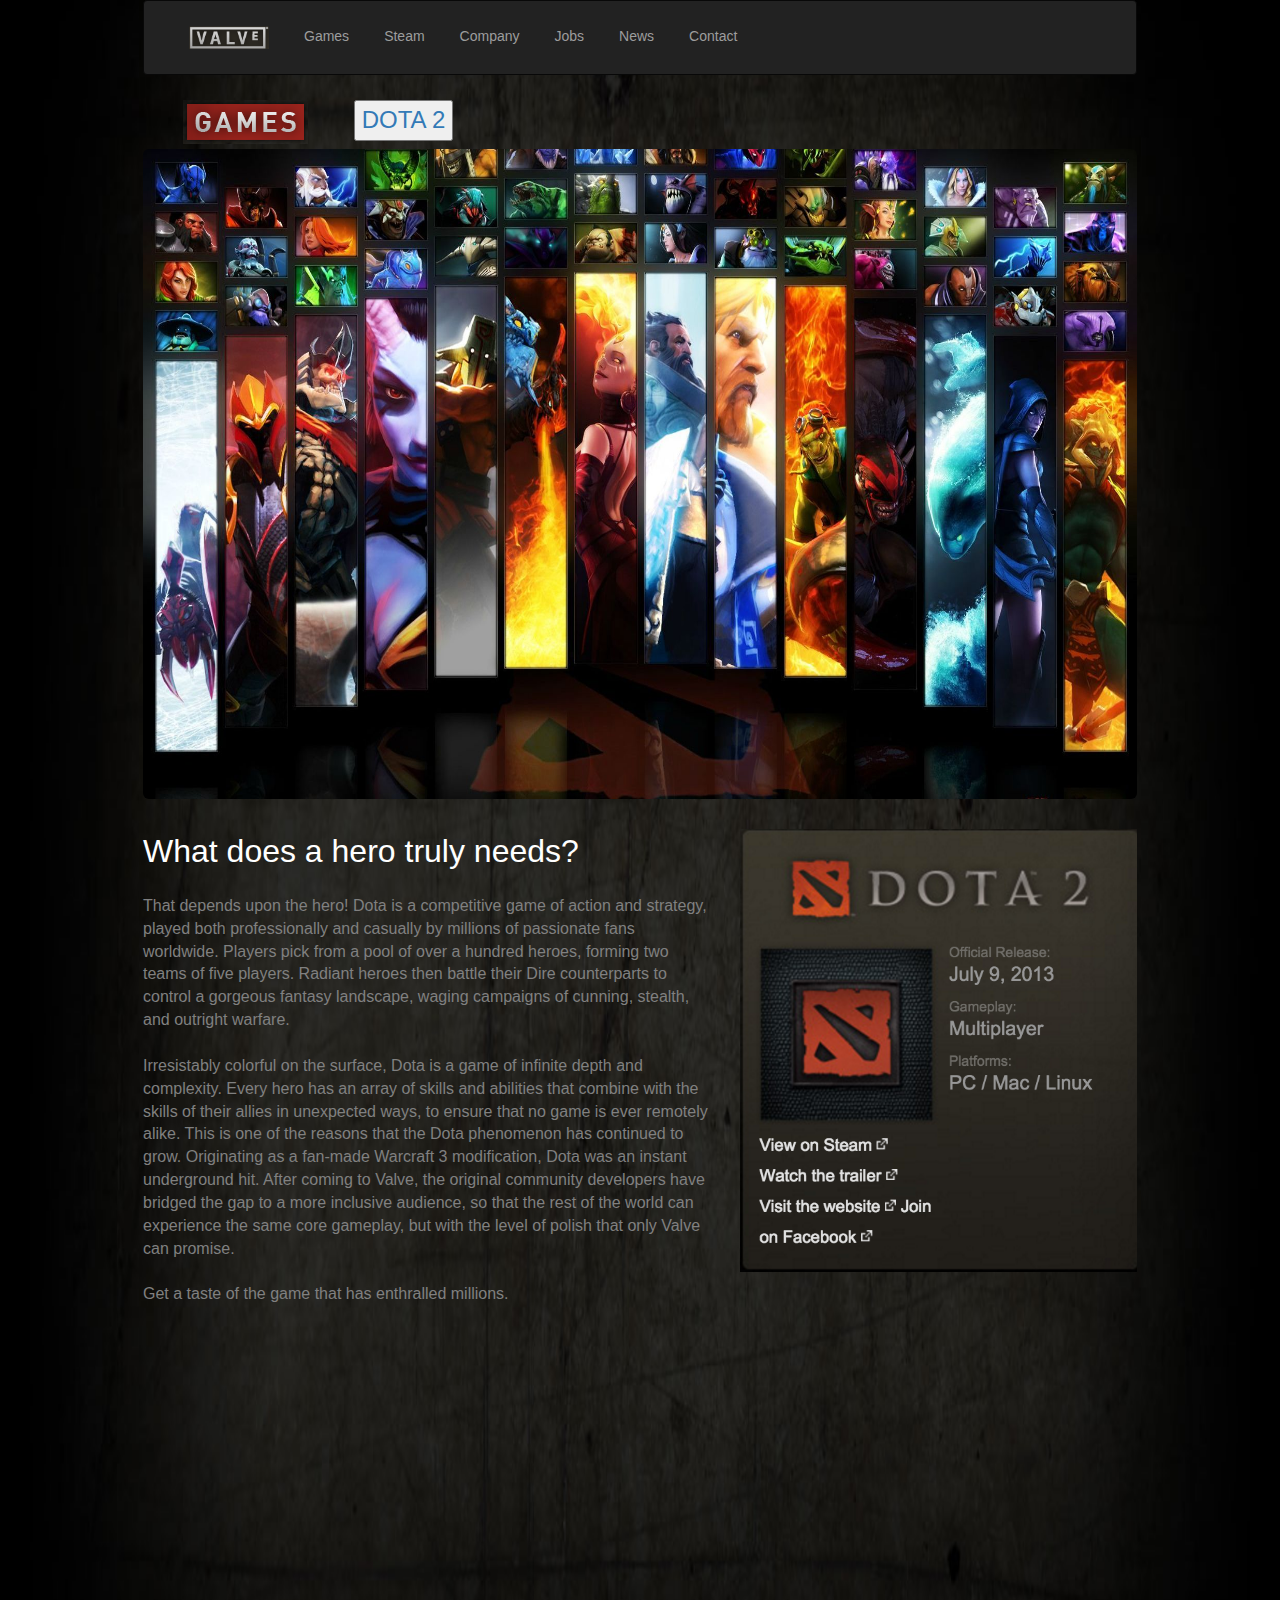
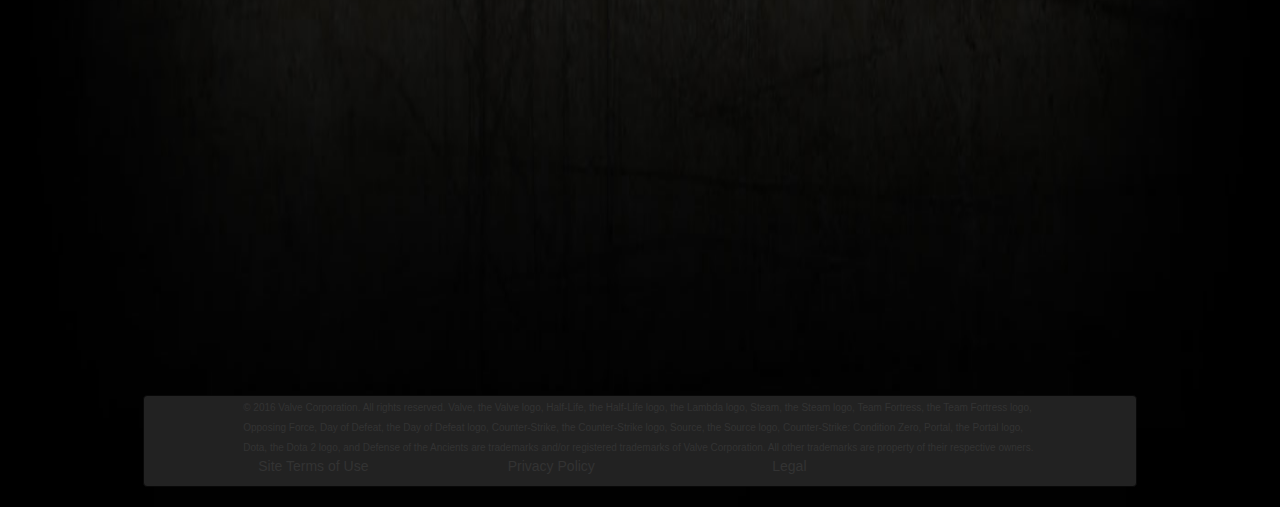
==== commit 0eb24649: "Updates" ====
--- a/index.html
+++ b/index.html
@@ -27,6 +27,7 @@
             <ul class="nav navbar-nav">
               <li><a href="#"><img src="Valve.png" width="80"></a></li>
               <li><a href="#">Games</a></li>
+
               <li><a href="#">Steam</a></li>
               <li><a href="#">Company</a></li>
               <li><a href="#">Jobs</a></li>
@@ -34,7 +35,7 @@
               <li><a href="#">Contact</a></li>
             </ul>
           </div>
-          
+
         </div><!-- /.navbar-collapse -->
       </div><!-- /.container-fluid -->
     </nav>
@@ -80,7 +81,8 @@
 
 
     <div class="row">
-      <!-- Put something here -->
+      <iframe width="1030" height="600" src="https://www.youtube.com/embed/-cSFPIwMEq4" frameborder="0" allowfullscreen align="center"></iframe>
+      <br><br>
     </div>
 
 
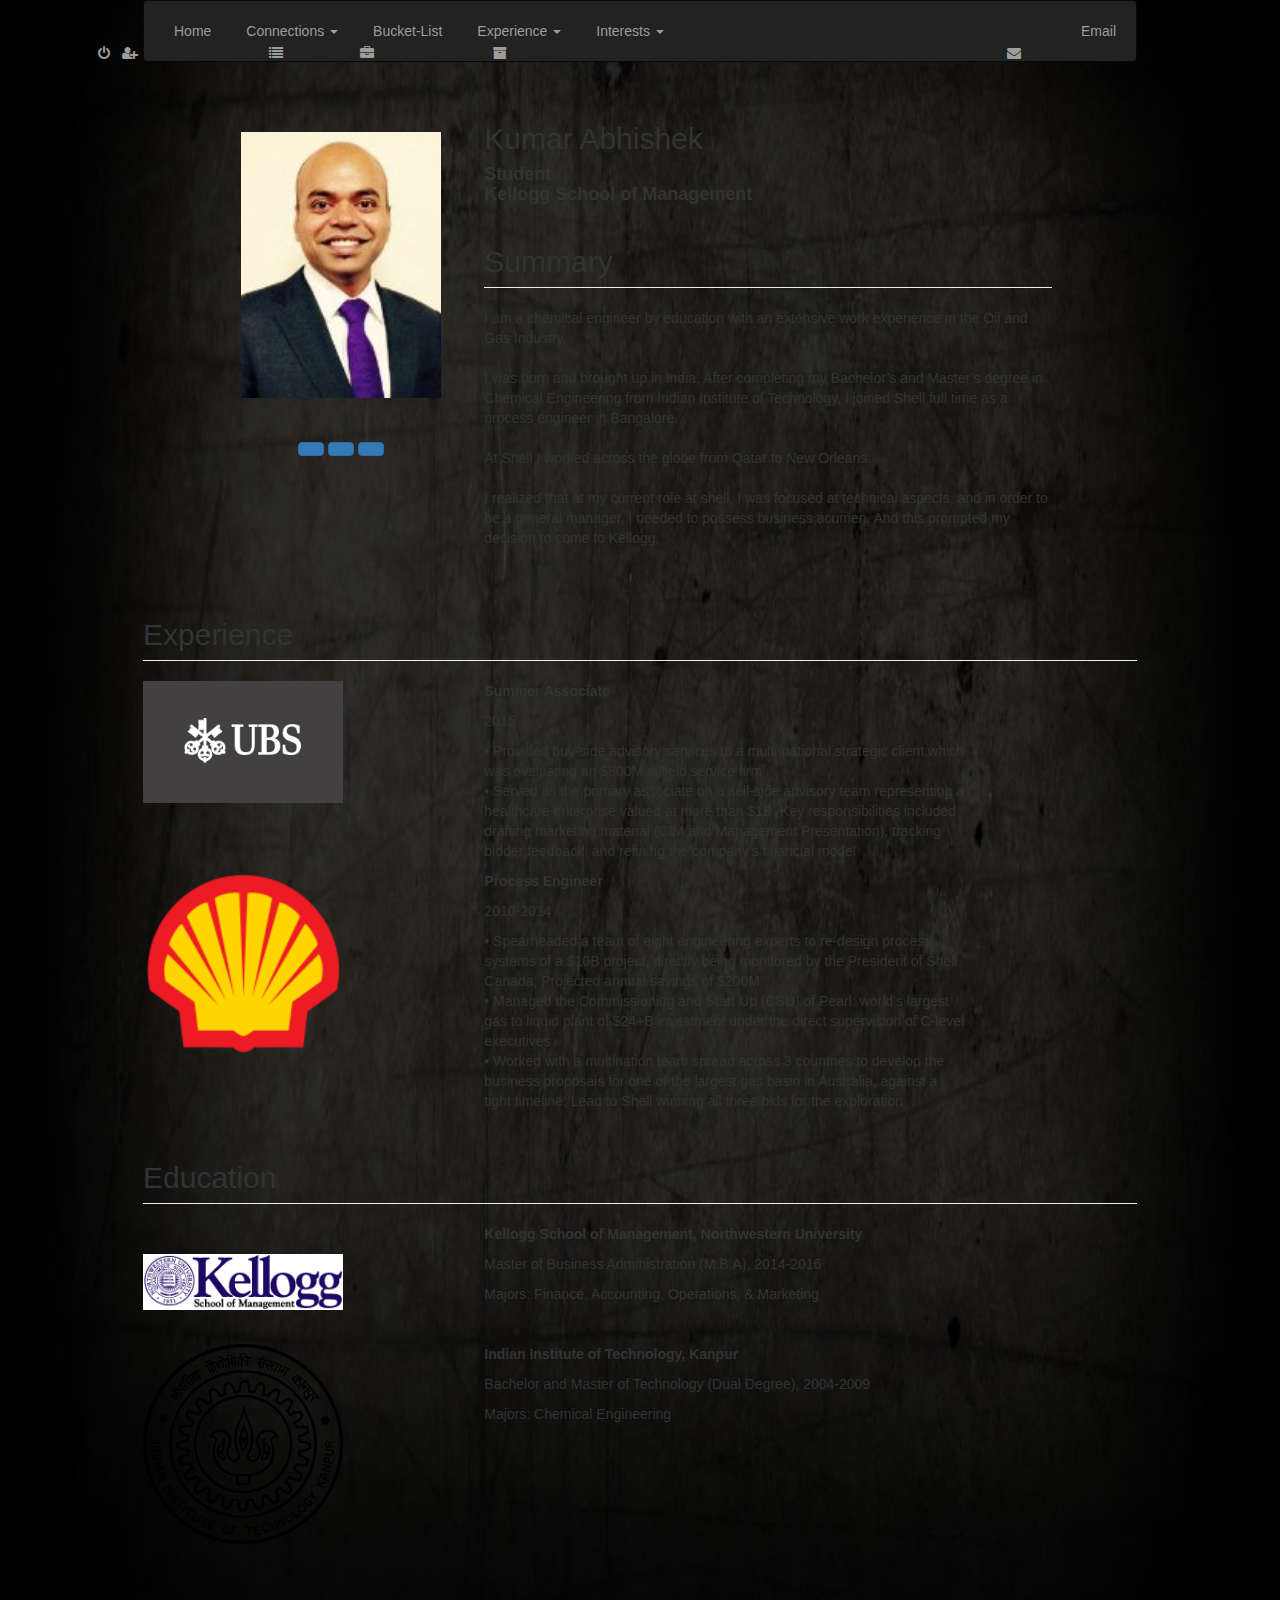
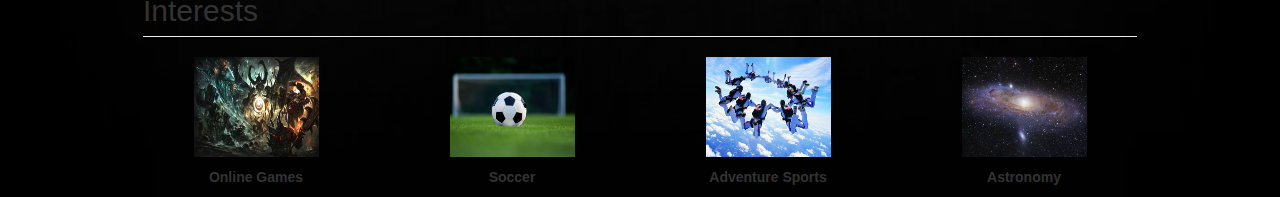
==== commit 472926bb: "Update Final Project" ====
--- a/index.html
+++ b/index.html
@@ -1,119 +1,268 @@
 <!DOCTYPE html>
-<html>
-<head>
-  <title>Bootstrap Me</title>
-  <meta charset="UTF-8">
-  <link rel="stylesheet" href="http://maxcdn.bootstrapcdn.com/bootstrap/3.3.5/css/bootstrap.min.css">
-  <link rel="stylesheet" href="style.css">
-  <script src="http://ajax.googleapis.com/ajax/libs/jquery/1.11.3/jquery.min.js"></script>
-  <script src="http://maxcdn.bootstrapcdn.com/bootstrap/3.3.5/js/bootstrap.min.js"></script>
-  <link href='https://fonts.googleapis.com/css?family=Slabo+27px' rel='stylesheet' type='text/css'>
-  <link rel="stylesheet" href="https://maxcdn.bootstrapcdn.com/font-awesome/4.5.0/css/font-awesome.min.css">
-</head>
+<html lang="en">
+  <head>
+    <meta charset="utf-8">
+    <meta http-equiv="X-UA-Compatible" content="IE=edge">
+    <meta name="viewport" content="width=device-width, initial-scale=1">
+    <title>Kumar Abhishek</title>
+    <!-- Bootstrap and jQuery -->
+    <link rel="stylesheet" href="http://maxcdn.bootstrapcdn.com/bootstrap/3.3.5/css/bootstrap.min.css">
+    <script src="http://ajax.googleapis.com/ajax/libs/jquery/1.11.3/jquery.min.js"></script>
+    <script src="http://maxcdn.bootstrapcdn.com/bootstrap/3.3.5/js/bootstrap.min.js"></script>
+    <link rel="stylesheet" href="https://maxcdn.bootstrapcdn.com/font-awesome/4.5.0/css/font-awesome.min.css">
+
+    <!-- My own styles -->
+    <link href='https://fonts.googleapis.com/css?family=Gloria+Hallelujah' rel='stylesheet' type='text/css'>
+    <link rel="stylesheet" href="style.css">
+    <link rel="stylesheet" href="https://maxcdn.bootstrapcdn.com/font-awesome/4.5.0/css/font-awesome.min.css">
+  </head>
+
 
 <body>
 
-  <div class="container">
-    <nav class="navbar navbar-inverse">
-  <!-- Navbar content -->
-
-
-      <div class="container-fluid">
+  <div class="row">
+    <div class="col-md-12 text-center">
+
+
+    <div class="container">
+      <nav class="navbar navbar-inverse" role="navigation">
         <!-- Brand and toggle get grouped for better mobile display -->
+        <div class="navbar-header">
+          <button type="button" class="navbar-toggle collapsed" data-toggle="collapse" data-target="#bs-example-navbar-collapse-1">
+            <span class="sr-only">Toggle navigation</span>
+            <span class="icon-bar"></span>
+            <span class="icon-bar"></span>
+            <span class="icon-bar"></span>
+          </button>
+        </div>
 
         <!-- Collect the nav links, forms, and other content for toggling -->
         <div class="collapse navbar-collapse" id="bs-example-navbar-collapse-1">
-          <div class="element">
-            <ul class="nav navbar-nav">
-              <li><a href="#"><img src="Valve.png" width="80"></a></li>
-              <li><a href="#">Games</a></li>
-
-              <li><a href="#">Steam</a></li>
-              <li><a href="#">Company</a></li>
-              <li><a href="#">Jobs</a></li>
-              <li><a href="#">News</a></li>
-              <li><a href="#">Contact</a></li>
-            </ul>
-          </div>
-
-        </div><!-- /.navbar-collapse -->
-      </div><!-- /.container-fluid -->
-    </nav>
-
-
-<div>
-  <div class="row">
-    <div style="left: 40px;" class="col-sm-2">
-      <a href="#"><img src="title_games.png" height="44" border="0"></a>
+          <ul class="nav navbar-nav">
+            <li>
+              <a href="index.html">
+                <i class="fa fa-power-off"></i>
+                Home
+              </a>
+            </li>
+
+            <li class="dropdown">
+              <a href="#" class="dropdown-toggle" data-toggle="dropdown" role="button" aria-expanded="false">
+                <i class="fa fa-user-plus"></i>
+                Connections
+                <span class="caret"></span>
+              </a>
+              <ul class="dropdown-menu" role="menu">
+                <li><a href="family.html">Family</a></li>
+                <li><a href="friends.html">Friends</a></li>
+              </ul>
+            </li>
+
+            <li>
+              <a href="checklist.html">
+                <i class="fa fa-list"></i>
+                Bucket-List
+              </a>
+            </li>
+
+
+            <li class="dropdown">
+              <a href="#" class="dropdown-toggle" data-toggle="dropdown" role="button" aria-expanded="false">
+                <i class="fa fa-briefcase"></i>
+                Experience
+                <span class="caret"></span>
+              </a>
+              <ul class="dropdown-menu" role="menu">
+                <li><a href="http://www.shell.com" target="_blank">Shell Oil Company</a></li>
+                <li><a href="http://www.ubs.com" target="_blank">UBS</a></li>
+              </ul>
+            </li>
+
+            <li class="dropdown">
+              <a href="#" class="dropdown-toggle" data-toggle="dropdown" role="button" aria-expanded="true">
+                <i class="fa fa-archive"></i>
+                Interests
+                <span class="caret"></span>
+              </a>
+              <ul class="dropdown-menu" role="menu">
+                <li><a href="http://www.playdota.com/" target="_blank">Dota</a></li>
+                <li><a href="http://www.espnfc.us/" target="_blank">Soccer</a></li>
+                <li><a href="https://en.wikipedia.org/wiki/Extreme_sport" target="_blank">Adventure Sports</a></li>
+                <li><a href="http://apod.nasa.gov/apod/astropix.html" target="_blank">Astronomy</a></li>
+              </ul>
+            </li>
+
+          </ul>
+          <ul class="nav navbar-nav navbar-right">
+            <li>
+              <a href="mailto:kumar.abi@gmail.com">
+                <i class="fa fa-envelope"></i>
+                Email
+              </a>
+            </li>
+          </ul>
+        </div>
+      </nav>
+
+
     </div>
-    <div style="left: 40px;" class="col-sm-10"><font size="5">
-      <a><button>DOTA 2</button></a></font>
     </div>
   </div>
-</div>
-
-
-    <div class="jumbotron" border="0" padding="0">
-        <!-- <p><a class="btn btn-primary btn-lg" href="#" role="button">Learn more</a></p> -->
+
+
+      
+
+
+
+
+    <div class="container"> 
+
+      <div class="row">
+        <div class="col-md-1 text-center" id="left"></div>
+        <div class="col-md-3 text-center" id="left">
+            <p> <br><br> </p>
+            <p><img src="Kumar.jpg" width=200></p>
+
+            <p> <br> </p>
+            <a href="https://www.facebook.com/km.abhishek" target="_blank" class="btn btn-primary" role="button"><i class="fa fa-facebook-square"></i></a>
+            <a href="https://www.linkedin.com/in/abhishek2310" target="_blank" class="btn btn-primary" role="button"><i class="fa fa-linkedin-square"></i></a>
+            <a href="https://twitter.com/Abhishek231084" target="_blank" class="btn btn-primary" role="button"><i class="fa fa-twitter-square"></i></a>
+        </div>
+        
+
+        <div class="col-md-7 col-md summary scrollit" id = "right">
+
+            <p> <br> </p>
+            
+            <h2>Kumar Abhishek</h2>
+            <h4><strong>Student<br>Kellogg School of Management</strong></h4>
+
+          <h2 class="page-header">Summary</h2>
+          <p>
+            I am a chemical engineer by education with an extensive work experience in the Oil and Gas Industry.
+            <br>
+            <br>
+            I was born and brought up in India. After completing my Bachelor’s and Master’s degree in Chemical Engineering from Indian Institute of Technology, I joined Shell full time as a process engineer in Bangalore.
+            <br>
+            <br>
+            At Shell I worked across the globe from Qatar to New Orleans.
+            <br>
+            <br>
+            I realized that at my current role at shell, I was focused at technical aspects, and in order to be a general manager, I needed to possess business acumen. And this prompted my decision to come to Kellogg.
+            <br>
+            <br>
+          </p>
+        </div>
+
+      </div>
+
+      <div class="row">
+        <div class="col-md-12 reviews">
+          <h2 class="page-header">Experience</h2>
+
+          <div class="row">
+            <div class="col-sm-4">
+              <div class="firm">
+                <p><img src="UBS.jpg" width=200></p>
+              </div>
+            </div>
+            <div class="col-sm-6">
+                <p><strong>Summer Associate</strong></p>
+                <p>2015</p>
+                <p>
+                    •   Provided buy-side advisory services to a multi-national strategic client which was evaluating an $800M oilfield service firm
+                    <br>
+                    •   Served as the primary associate on a sell-side advisory team representing a healthcare enterprise valued at more than $1B. Key responsibilities included drafting marketing material (CIM and Management Presentation), tracking bidder feedback, and refining the company's financial model
+
+
+                </p>
+            </div>
+          </div>
+          <div class="row">
+            <div class="col-sm-4">
+              <div class="firm">
+                <p><img src="Shell.png" width=200></p>
+              </div>
+            </div>
+            <div class="col-sm-6">
+                <p><strong>Process Engineer</strong></p>
+                <p>2010-2014</p>
+                <p>
+                    •   Spearheaded a team of eight engineering experts to re-design process systems of a $10B project, directly being monitored by the President of Shell Canada; Projected annual savings of $200M
+                    <br>
+                    •   Managed the Commissioning and Start Up (CSU) of Pearl: world’s largest gas to liquid plant of $24+B investment under the direct supervision of C-level executives
+                    <br>
+                    •   Worked with a multination team spread across 3 countries to develop the business proposals for one of the largest gas basin in Australia, against a tight timeline; Lead to Shell winning all three bids for the exploration
+                </p>
+            </div>
+          </div>
+
+        </div>
+      </div>
+
+
+   <div class="row">
+        <div class="col-md-12 reviews">
+          <h2 class="page-header">Education</h2>
+
+          <div class="row">
+            <div class="col-sm-4">
+              <div class="firm">
+                <p><br></p>
+                <p><img src="kellogg.png" width=200></p>
+              </div>
+            </div>
+            <div class="col-sm-6">
+                <p><strong>Kellogg School of Management, Northwestern University</strong></p>
+                <p>Master of Business Administration (M.B.A), 2014-2016</p>
+                <p>Majors: Finance, Accounting, Operations, & Marketing</p>
+                <p><br></p>
+            </div>
+          </div>
+          <div class="row">
+            <div class="col-sm-4">
+              <div class="firm">
+                <p><img src="iitk.png" width=200></p>
+              </div>
+            </div>
+            <div class="col-sm-6">
+                <p><strong>Indian Institute of Technology, Kanpur</strong></p>
+                <p>Bachelor and Master of Technology (Dual Degree), 2004-2009</p>
+                <p>Majors: Chemical Engineering</p>
+            </div>
+          </div>
+
+        </div>
+      </div> 
+
+
+
+      <div class="row">
+        <div class="col-md-12 reviews">
+          <h2 class="page-header">Interests</h2>
+          <div class="row">
+            <div class="col-sm-3 text-center">
+              <p><img src="Games.jpg" width=125 height=100></p>
+              <p><strong>Online Games</strong></p>
+            </div>
+            <div class="col-sm-3 text-center">
+              <p><img src="soccer.jpg" width=125 height=100></p>
+              <p><strong>Soccer</strong></p>
+            </div>
+            <div class="col-sm-3 text-center">
+              <p><img src="adventure.jpg" width=125 height=100></p>
+              <p><strong>Adventure Sports</strong></p>
+              </div>
+              <div class="col-sm-3 text-center">
+              <p><img src="astronomy.jpg" width=125 height=100></p>
+              <p><strong>Astronomy</strong></p>
+              </div>
+            </div>
+          </div>
+        </div>
+
+        
     </div>
-   
-<div class="row">
-
-    <div class="col-sm-7"><font color="white">
-    <font size="6">What does a hero truly needs?</font></font><br><br>
-
-    <font size="3"><font color="grey">
-    That depends upon the hero! Dota is a competitive game of action and strategy, played both professionally and casually by millions of passionate fans worldwide. Players pick from a pool of over a hundred heroes, forming two teams of five players. Radiant heroes then battle their Dire counterparts to control a gorgeous fantasy landscape, waging campaigns of cunning, stealth, and outright warfare.<br><br>
-
-    Irresistably colorful on the surface, Dota is a game of infinite depth and complexity. Every hero has an array of skills and abilities that combine with the skills of their allies in unexpected ways, to ensure that no game is ever remotely alike. This is one of the reasons that the Dota phenomenon has continued to grow. Originating as a fan-made Warcraft 3 modification, Dota was an instant underground hit. After coming to Valve, the original community developers have bridged the gap to a more inclusive audience, so that the rest of the world can experience the same core gameplay, but with the level of polish that only Valve can promise.<br><br>
-
-    Get a taste of the game that has enthralled millions.<br><br><br><br>
-
-    </font></font></div>
-
-    <div class="col-sm-5">
-      <img src="sidebar.png" width="100%">
-    </div>
-
-  </div>
-
-
-
-
-    <div class="row">
-      <iframe width="1030" height="600" src="https://www.youtube.com/embed/-cSFPIwMEq4" frameborder="0" allowfullscreen align="center"></iframe>
-      <br><br>
-    </div>
-
-
-<nav class="navbar navbar-inverse navbar-bottom" style="padding:0 0 0 0">
-        <div class="container">
-            
-            <div class="row"> <font size="1">
-            © 2016 Valve Corporation. All rights reserved. Valve, the Valve logo, Half-Life, the Half-Life logo, the Lambda logo, Steam, the Steam logo, Team Fortress, the Team Fortress logo, Opposing Force, Day of Defeat, the Day of Defeat logo, Counter-Strike, the Counter-Strike logo, Source, the Source logo, Counter-Strike: Condition Zero, Portal, the Portal logo, Dota, the Dota 2 logo, and Defense of the Ancients are trademarks and/or registered trademarks of Valve Corporation. All other trademarks are property of their respective owners.</font>
-            </div>
-
-            <div class="row">
-                <div class="col-sm-4">
-                    <p id='footer-header'> Site Terms of Use </p>
-                </div>    
-                <div class="col-sm-4" style="padding: 0 0 0 0px">
-                        <p>Privacy Policy</p>
-                </div>    
-                <div class="col-sm-4" style="padding: 0 0 0 0px">    
-                        <p>Legal</p>
-                </div>
-
-            </div>
-                
-            </div>
-
-
-        </div>
-    </nav>
-
-
-  </div>
-</body>
-
+  </body>
 </html>
+
--- a/style.css
+++ b/style.css
@@ -8,7 +8,6 @@
 
 body {
   background-image: url("background.jpg");
-
   background-size: 100% 100%;
   background-repeat: no-repeat -20px 0px;
 }
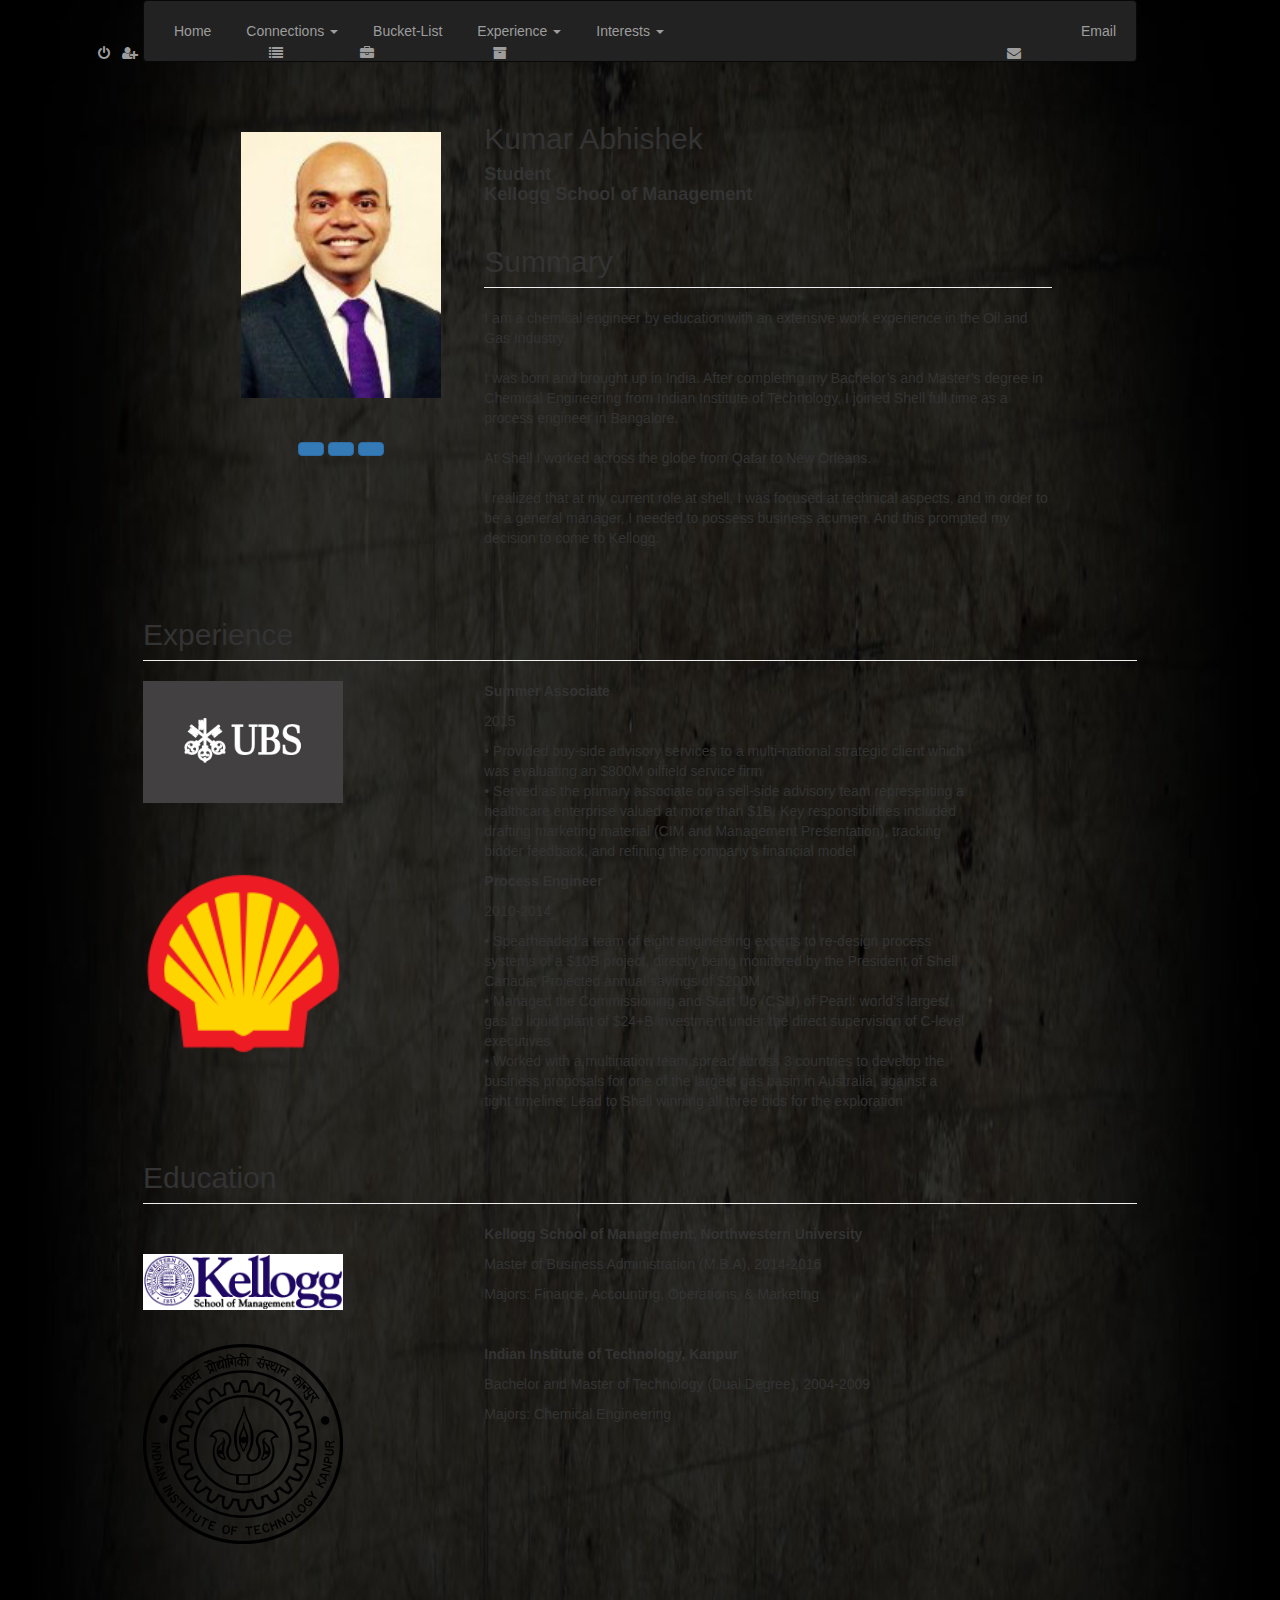
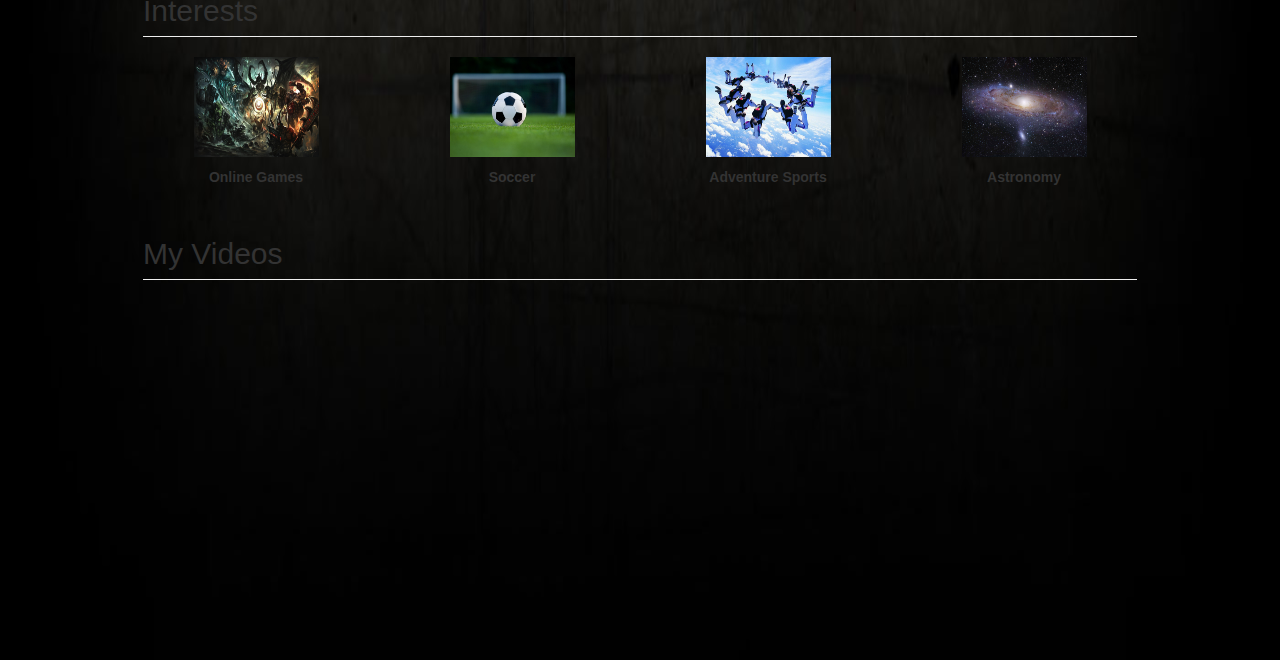
==== commit b9265e86: "Update" ====
--- a/index.html
+++ b/index.html
@@ -261,6 +261,16 @@
           </div>
         </div>
 
+      <div class="row">
+        <div class="col-md-12 reviews">
+          <h2 class="page-header">My Videos</h2>
+          <div class="row text-center">
+        <iframe width="420" height="315" src="https://www.youtube.com/embed/TDisvTSLpn8" frameborder="0" allowfullscreen></iframe>
+        </div>
+        </div>
+        </div>
+<br><br>
+
         
     </div>
   </body>
